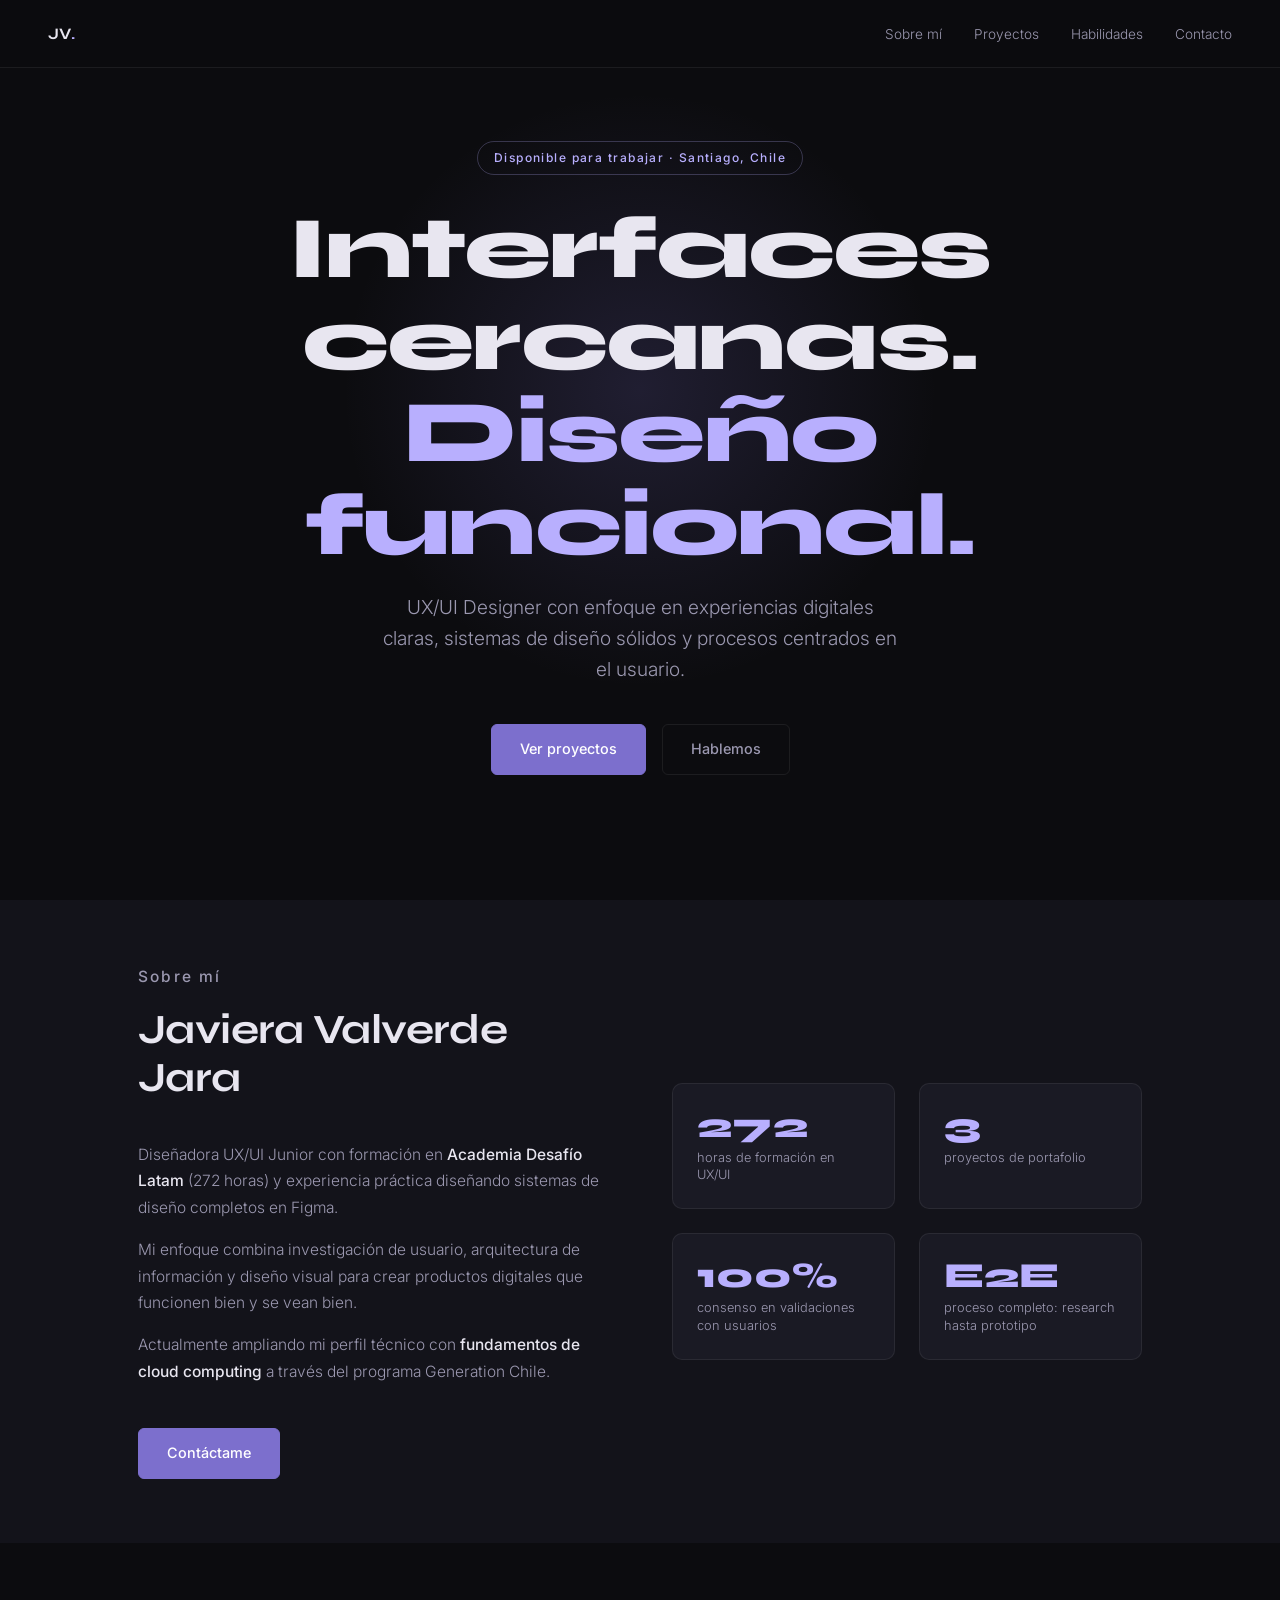
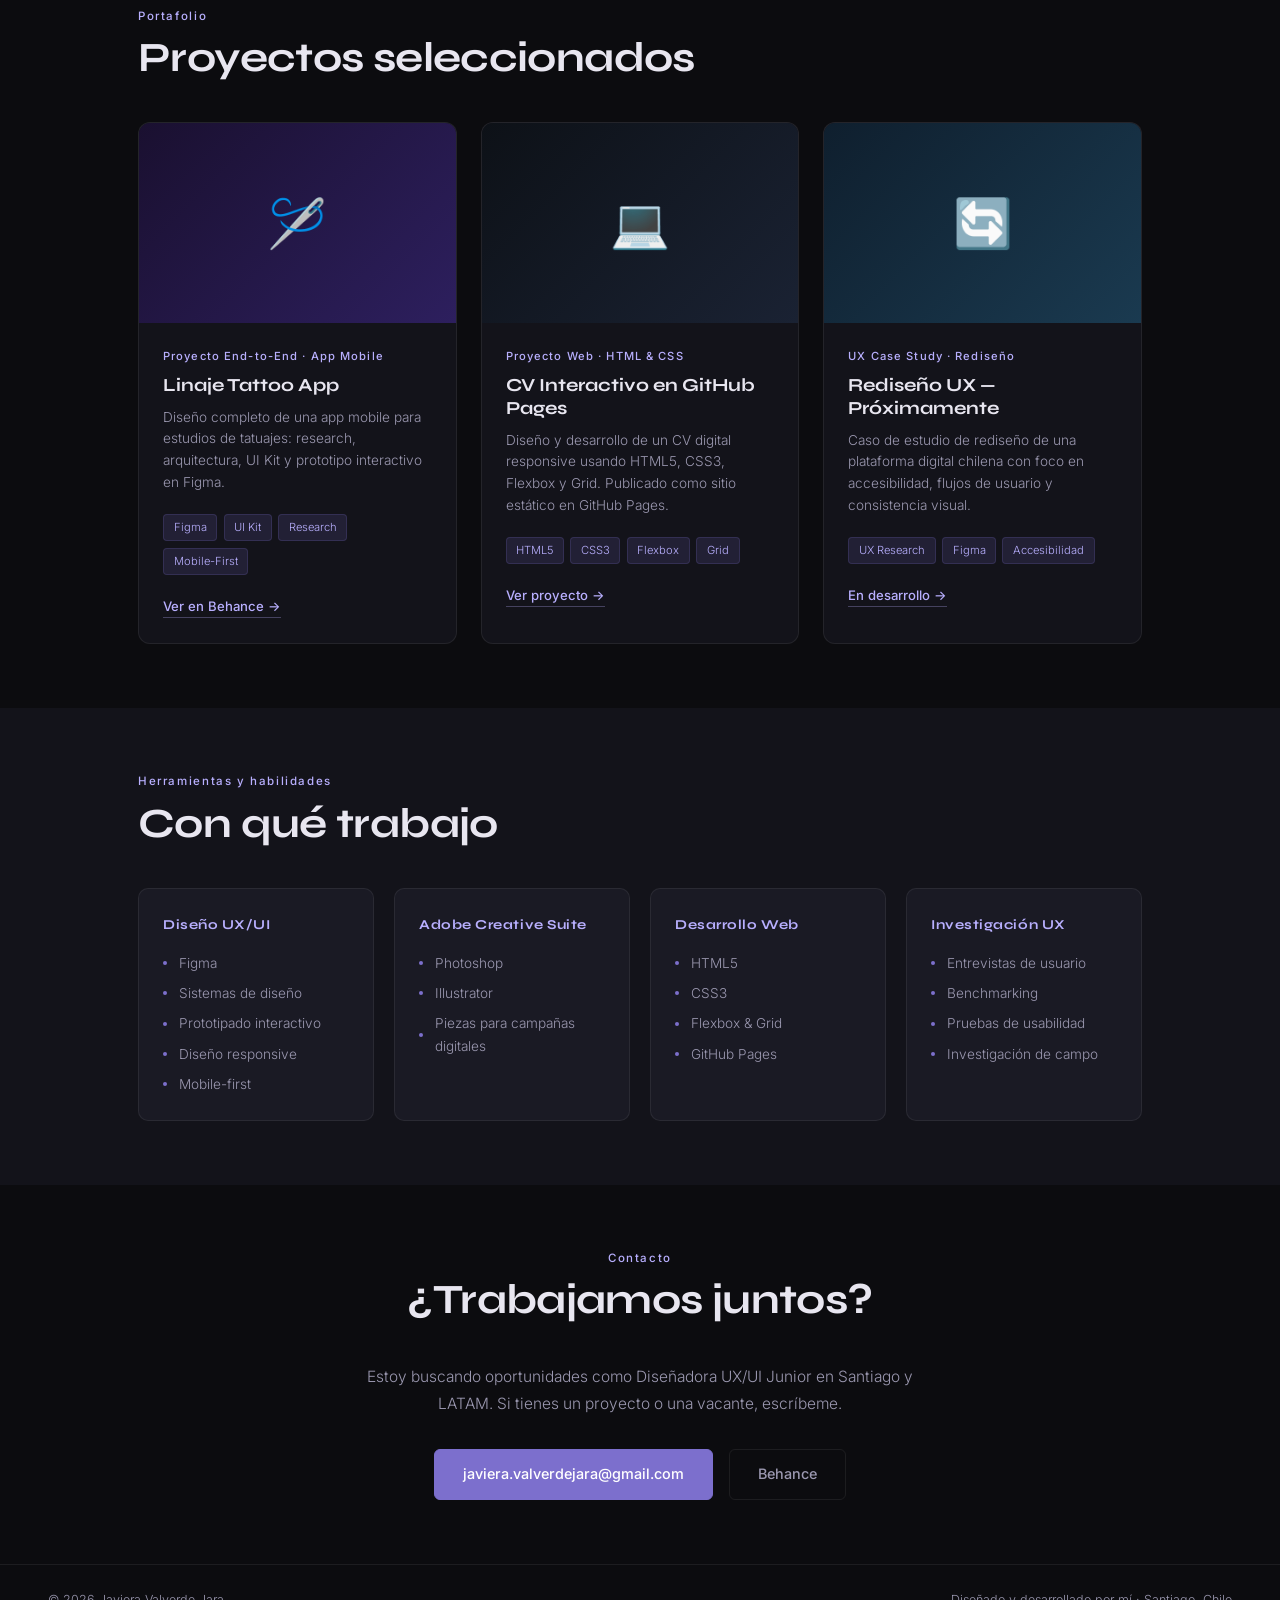
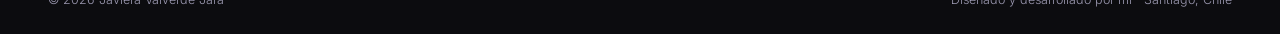
==== index.html @ f659d542 "Rename index github.html to index.html (site entry point for GitHub Pages)" ====
<!DOCTYPE html>
<html lang="es">
<head>
  <meta charset="UTF-8" />
  <meta name="viewport" content="width=device-width, initial-scale=1.0" />
  <title>Javiera Valverde — Diseñadora UX/UI</title>
  <link rel="preconnect" href="https://fonts.googleapis.com" />
  <link href="https://fonts.googleapis.com/css2?family=Syne:wght@400;600;700;800&family=Inter:wght@300;400;500&display=swap" rel="stylesheet" />
  <style>
    /* ─── TOKENS ─── */
    :root {
      --bg:        #0C0C0F;
      --bg2:       #13131A;
      --bg3:       #1A1A24;
      --ink:       #E8E6F0;
      --ink-soft:  #9B98B0;
      --accent:    #7C6FCD;
      --accent2:   #B8AFFE;
      --border:    rgba(255,255,255,0.07);
      --ff-head:   'Syne', sans-serif;
      --ff-body:   'Inter', sans-serif;
      --max:       1100px;
      --gap:       clamp(2rem, 5vw, 4rem);
    }

    /* ─── RESET ─── */
    *, *::before, *::after { box-sizing: border-box; margin: 0; padding: 0; }
    html { scroll-behavior: smooth; }
    body {
      background: var(--bg);
      color: var(--ink);
      font-family: var(--ff-body);
      font-weight: 300;
      line-height: 1.7;
      -webkit-font-smoothing: antialiased;
    }
    a { color: inherit; text-decoration: none; }
    img { display: block; max-width: 100%; }

    /* ─── NAV ─── */
    nav {
      position: fixed;
      top: 0; left: 0; right: 0;
      z-index: 100;
      display: flex;
      justify-content: space-between;
      align-items: center;
      padding: 1.25rem clamp(1.5rem, 5vw, 3rem);
      background: rgba(12,12,15,0.85);
      backdrop-filter: blur(12px);
      border-bottom: 1px solid var(--border);
    }
    .nav-logo {
      font-family: var(--ff-head);
      font-weight: 700;
      font-size: 1rem;
      letter-spacing: 0.02em;
    }
    .nav-logo span { color: var(--accent2); }
    .nav-links {
      display: flex;
      gap: 2rem;
      list-style: none;
    }
    .nav-links a {
      font-size: 0.85rem;
      color: var(--ink-soft);
      transition: color 0.2s;
    }
    .nav-links a:hover { color: var(--ink); }

    /* ─── LAYOUT ─── */
    .container {
      max-width: var(--max);
      margin: 0 auto;
      padding: 0 clamp(1.5rem, 5vw, 3rem);
    }
    section { padding: var(--gap) 0; }

    /* ─── HERO ─── */
    #hero {
      min-height: 100svh;
      display: grid;
      place-items: center;
      padding-top: 5rem;
      position: relative;
      overflow: hidden;
    }
    .hero-glow {
      position: absolute;
      width: 600px; height: 600px;
      background: radial-gradient(circle, rgba(124,111,205,0.18) 0%, transparent 70%);
      top: 50%; left: 50%;
      transform: translate(-50%, -60%);
      pointer-events: none;
    }
    .hero-inner {
      position: relative;
      text-align: center;
      max-width: 780px;
    }
    .hero-tag {
      display: inline-block;
      font-size: 0.75rem;
      font-weight: 500;
      letter-spacing: 0.12em;
      color: var(--accent2);
      border: 1px solid rgba(184,175,254,0.25);
      padding: 0.35rem 1rem;
      border-radius: 100px;
      margin-bottom: 1.75rem;
    }
    .hero-name {
      font-family: var(--ff-head);
      font-size: clamp(2.8rem, 7vw, 5.5rem);
      font-weight: 800;
      line-height: 1.05;
      letter-spacing: -0.02em;
      margin-bottom: 1.25rem;
    }
    .hero-name em {
      font-style: normal;
      color: var(--accent2);
    }
    .hero-sub {
      font-size: clamp(1rem, 2.2vw, 1.2rem);
      color: var(--ink-soft);
      max-width: 520px;
      margin: 0 auto 2.5rem;
      line-height: 1.6;
    }
    .hero-ctas {
      display: flex;
      gap: 1rem;
      justify-content: center;
      flex-wrap: wrap;
    }
    .btn {
      display: inline-block;
      padding: 0.75rem 1.75rem;
      border-radius: 6px;
      font-size: 0.9rem;
      font-weight: 500;
      font-family: var(--ff-body);
      transition: all 0.2s;
      cursor: pointer;
    }
    .btn-primary {
      background: var(--accent);
      color: #fff;
      border: 1px solid var(--accent);
    }
    .btn-primary:hover { background: var(--accent2); border-color: var(--accent2); color: #0C0C0F; }
    .btn-ghost {
      background: transparent;
      color: var(--ink-soft);
      border: 1px solid var(--border);
    }
    .btn-ghost:hover { color: var(--ink); border-color: rgba(255,255,255,0.2); }

    /* ─── SECTION HEADER ─── */
    .section-header {
      margin-bottom: 2.5rem;
    }
    .section-label {
      font-size: 0.72rem;
      font-weight: 500;
      letter-spacing: 0.14em;
      color: var(--accent2);
      margin-bottom: 0.5rem;
    }
    .section-title {
      font-family: var(--ff-head);
      font-size: clamp(1.8rem, 4vw, 2.6rem);
      font-weight: 700;
      line-height: 1.15;
      letter-spacing: -0.015em;
    }

    /* ─── SOBRE MÍ ─── */
    #sobre {
      background: var(--bg2);
    }
    .sobre-grid {
      display: grid;
      grid-template-columns: 1fr 1fr;
      gap: 4rem;
      align-items: center;
    }
    .sobre-text p {
      color: var(--ink-soft);
      margin-bottom: 1rem;
      font-size: 0.97rem;
    }
    .sobre-text p strong { color: var(--ink); font-weight: 500; }
    .sobre-stats {
      display: grid;
      grid-template-columns: 1fr 1fr;
      gap: 1.5rem;
    }
    .stat-card {
      background: var(--bg3);
      border: 1px solid var(--border);
      border-radius: 10px;
      padding: 1.5rem;
    }
    .stat-num {
      font-family: var(--ff-head);
      font-size: 2.2rem;
      font-weight: 800;
      color: var(--accent2);
      line-height: 1;
      margin-bottom: 0.35rem;
    }
    .stat-desc {
      font-size: 0.8rem;
      color: var(--ink-soft);
      line-height: 1.4;
    }

    /* ─── PROYECTOS ─── */
    #proyectos { background: var(--bg); }
    .proyectos-grid {
      display: grid;
      grid-template-columns: repeat(auto-fit, minmax(300px, 1fr));
      gap: 1.5rem;
    }
    .proyecto-card {
      background: var(--bg2);
      border: 1px solid var(--border);
      border-radius: 12px;
      overflow: hidden;
      transition: border-color 0.25s, transform 0.25s;
    }
    .proyecto-card:hover {
      border-color: rgba(124,111,205,0.4);
      transform: translateY(-4px);
    }
    .card-thumb {
      height: 200px;
      display: flex;
      align-items: center;
      justify-content: center;
      font-size: 3rem;
    }
    .thumb-linaje  { background: linear-gradient(135deg, #1a1030 0%, #2d1f5e 100%); }
    .thumb-github  { background: linear-gradient(135deg, #0d1117 0%, #1a2233 100%); }
    .thumb-rediseno{ background: linear-gradient(135deg, #0f1f2e 0%, #1a3a50 100%); }
    .card-body { padding: 1.5rem; }
    .card-tipo {
      font-size: 0.7rem;
      font-weight: 500;
      letter-spacing: 0.1em;
      color: var(--accent2);
      margin-bottom: 0.5rem;
    }
    .card-title {
      font-family: var(--ff-head);
      font-size: 1.15rem;
      font-weight: 700;
      margin-bottom: 0.6rem;
      line-height: 1.25;
    }
    .card-desc {
      font-size: 0.85rem;
      color: var(--ink-soft);
      margin-bottom: 1.25rem;
      line-height: 1.6;
    }
    .card-tags {
      display: flex;
      flex-wrap: wrap;
      gap: 0.4rem;
    }
    .tag {
      font-size: 0.7rem;
      padding: 0.2rem 0.6rem;
      border-radius: 4px;
      background: rgba(124,111,205,0.15);
      color: var(--accent2);
      border: 1px solid rgba(124,111,205,0.2);
    }
    .card-link {
      display: inline-block;
      margin-top: 1.25rem;
      font-size: 0.82rem;
      font-weight: 500;
      color: var(--accent2);
      border-bottom: 1px solid rgba(184,175,254,0.3);
      transition: border-color 0.2s;
    }
    .card-link:hover { border-color: var(--accent2); }

    /* ─── HABILIDADES ─── */
    #habilidades { background: var(--bg2); }
    .skills-grid {
      display: grid;
      grid-template-columns: repeat(auto-fit, minmax(220px, 1fr));
      gap: 1.25rem;
    }
    .skill-group {
      background: var(--bg3);
      border: 1px solid var(--border);
      border-radius: 10px;
      padding: 1.5rem;
    }
    .skill-group-title {
      font-family: var(--ff-head);
      font-size: 0.85rem;
      font-weight: 700;
      color: var(--accent2);
      margin-bottom: 1rem;
      letter-spacing: 0.04em;
    }
    .skill-list {
      list-style: none;
      display: flex;
      flex-direction: column;
      gap: 0.45rem;
    }
    .skill-list li {
      font-size: 0.85rem;
      color: var(--ink-soft);
      padding-left: 1rem;
      position: relative;
    }
    .skill-list li::before {
      content: '';
      position: absolute;
      left: 0; top: 50%;
      transform: translateY(-50%);
      width: 4px; height: 4px;
      border-radius: 50%;
      background: var(--accent);
    }

    /* ─── CONTACTO ─── */
    #contacto { background: var(--bg); }
    .contacto-inner {
      max-width: 600px;
      margin: 0 auto;
      text-align: center;
    }
    .contacto-inner .section-title { margin-bottom: 1rem; }
    .contacto-desc {
      color: var(--ink-soft);
      margin-bottom: 2rem;
      font-size: 0.97rem;
    }
    .contacto-links {
      display: flex;
      justify-content: center;
      gap: 1rem;
      flex-wrap: wrap;
    }

    /* ─── FOOTER ─── */
    footer {
      border-top: 1px solid var(--border);
      padding: 1.5rem clamp(1.5rem, 5vw, 3rem);
      display: flex;
      justify-content: space-between;
      align-items: center;
      font-size: 0.78rem;
      color: var(--ink-soft);
    }

    /* ─── RESPONSIVE ─── */
    @media (max-width: 700px) {
      .sobre-grid { grid-template-columns: 1fr; gap: 2.5rem; }
      .nav-links { display: none; }
      footer { flex-direction: column; gap: 0.5rem; text-align: center; }
    }

    @media (prefers-reduced-motion: reduce) {
      * { transition: none !important; }
    }
  </style>
</head>
<body>

  <!-- NAV -->
  <nav>
    <div class="nav-logo">JV<span>.</span></div>
    <ul class="nav-links">
      <li><a href="#sobre">Sobre mí</a></li>
      <li><a href="#proyectos">Proyectos</a></li>
      <li><a href="#habilidades">Habilidades</a></li>
      <li><a href="#contacto">Contacto</a></li>
    </ul>
  </nav>

  <!-- HERO -->
  <section id="hero">
    <div class="hero-glow"></div>
    <div class="hero-inner">
      <span class="hero-tag">Disponible para trabajar · Santiago, Chile</span>
      <h1 class="hero-name">
        Interfaces cercanas.<br><em>Diseño funcional.</em>
      </h1>
      <p class="hero-sub">
        UX/UI Designer con enfoque en experiencias digitales claras, sistemas de diseño sólidos y procesos centrados en el usuario.
      </p>
      <div class="hero-ctas">
        <a href="#proyectos" class="btn btn-primary">Ver proyectos</a>
        <a href="#contacto" class="btn btn-ghost">Hablemos</a>
      </div>
    </div>
  </section>

  <!-- SOBRE MÍ -->
  <section id="sobre">
    <div class="container">
      <div class="sobre-grid">
        <div class="sobre-text">
          <div class="section-header">
            <p class="section-label">Sobre mí</p>
            <h2 class="section-title">Javiera Valverde Jara</h2>
          </div>
          <p>Diseñadora UX/UI Junior con formación en <strong>Academia Desafío Latam</strong> (272 horas) y experiencia práctica diseñando sistemas de diseño completos en Figma.</p>
          <p>Mi enfoque combina investigación de usuario, arquitectura de información y diseño visual para crear productos digitales que funcionen bien y se vean bien.</p>
          <p>Actualmente ampliando mi perfil técnico con <strong>fundamentos de cloud computing</strong> a través del programa Generation Chile.</p>
          <br>
          <a href="mailto:javiera.valverdejara@gmail.com" class="btn btn-primary">Contáctame</a>
        </div>
        <div class="sobre-stats">
          <div class="stat-card">
            <div class="stat-num">272</div>
            <div class="stat-desc">horas de formación en UX/UI</div>
          </div>
          <div class="stat-card">
            <div class="stat-num">3</div>
            <div class="stat-desc">proyectos de portafolio</div>
          </div>
          <div class="stat-card">
            <div class="stat-num">100%</div>
            <div class="stat-desc">consenso en validaciones con usuarios</div>
          </div>
          <div class="stat-card">
            <div class="stat-num">E2E</div>
            <div class="stat-desc">proceso completo: research hasta prototipo</div>
          </div>
        </div>
      </div>
    </div>
  </section>

  <!-- PROYECTOS -->
  <section id="proyectos">
    <div class="container">
      <div class="section-header">
        <p class="section-label">Portafolio</p>
        <h2 class="section-title">Proyectos seleccionados</h2>
      </div>
      <div class="proyectos-grid">

        <div class="proyecto-card">
          <div class="card-thumb thumb-linaje">🪡</div>
          <div class="card-body">
            <p class="card-tipo">Proyecto End-to-End · App Mobile</p>
            <h3 class="card-title">Linaje Tattoo App</h3>
            <p class="card-desc">Diseño completo de una app mobile para estudios de tatuajes: research, arquitectura, UI Kit y prototipo interactivo en Figma.</p>
            <div class="card-tags">
              <span class="tag">Figma</span>
              <span class="tag">UI Kit</span>
              <span class="tag">Research</span>
              <span class="tag">Mobile-First</span>
            </div>
            <a href="https://behance.net/javieravalverde1" target="_blank" class="card-link">Ver en Behance →</a>
          </div>
        </div>

        <div class="proyecto-card">
          <div class="card-thumb thumb-github">💻</div>
          <div class="card-body">
            <p class="card-tipo">Proyecto Web · HTML & CSS</p>
            <h3 class="card-title">CV Interactivo en GitHub Pages</h3>
            <p class="card-desc">Diseño y desarrollo de un CV digital responsive usando HTML5, CSS3, Flexbox y Grid. Publicado como sitio estático en GitHub Pages.</p>
            <div class="card-tags">
              <span class="tag">HTML5</span>
              <span class="tag">CSS3</span>
              <span class="tag">Flexbox</span>
              <span class="tag">Grid</span>
            </div>
            <a href="#" class="card-link">Ver proyecto →</a>
          </div>
        </div>

        <div class="proyecto-card">
          <div class="card-thumb thumb-rediseno">🔄</div>
          <div class="card-body">
            <p class="card-tipo">UX Case Study · Rediseño</p>
            <h3 class="card-title">Rediseño UX — Próximamente</h3>
            <p class="card-desc">Caso de estudio de rediseño de una plataforma digital chilena con foco en accesibilidad, flujos de usuario y consistencia visual.</p>
            <div class="card-tags">
              <span class="tag">UX Research</span>
              <span class="tag">Figma</span>
              <span class="tag">Accesibilidad</span>
            </div>
            <a href="#contacto" class="card-link">En desarrollo →</a>
          </div>
        </div>

      </div>
    </div>
  </section>

  <!-- HABILIDADES -->
  <section id="habilidades">
    <div class="container">
      <div class="section-header">
        <p class="section-label">Herramientas y habilidades</p>
        <h2 class="section-title">Con qué trabajo</h2>
      </div>
      <div class="skills-grid">
        <div class="skill-group">
          <p class="skill-group-title">Diseño UX/UI</p>
          <ul class="skill-list">
            <li>Figma</li>
            <li>Sistemas de diseño</li>
            <li>Prototipado interactivo</li>
            <li>Diseño responsive</li>
            <li>Mobile-first</li>
          </ul>
        </div>
        <div class="skill-group">
          <p class="skill-group-title">Adobe Creative Suite</p>
          <ul class="skill-list">
            <li>Photoshop</li>
            <li>Illustrator</li>
            <li>Piezas para campañas digitales</li>
          </ul>
        </div>
        <div class="skill-group">
          <p class="skill-group-title">Desarrollo Web</p>
          <ul class="skill-list">
            <li>HTML5</li>
            <li>CSS3</li>
            <li>Flexbox & Grid</li>
            <li>GitHub Pages</li>
          </ul>
        </div>
        <div class="skill-group">
          <p class="skill-group-title">Investigación UX</p>
          <ul class="skill-list">
            <li>Entrevistas de usuario</li>
            <li>Benchmarking</li>
            <li>Pruebas de usabilidad</li>
            <li>Investigación de campo</li>
          </ul>
        </div>
      </div>
    </div>
  </section>

  <!-- CONTACTO -->
  <section id="contacto">
    <div class="container">
      <div class="contacto-inner">
        <div class="section-header">
          <p class="section-label">Contacto</p>
          <h2 class="section-title">¿Trabajamos juntos?</h2>
        </div>
        <p class="contacto-desc">
          Estoy buscando oportunidades como Diseñadora UX/UI Junior en Santiago y LATAM. Si tienes un proyecto o una vacante, escríbeme.
        </p>
        <div class="contacto-links">
          <a href="mailto:javiera.valverdejara@gmail.com" class="btn btn-primary">javiera.valverdejara@gmail.com</a>
          <a href="https://behance.net/javieravalverde1" target="_blank" class="btn btn-ghost">Behance</a>
        </div>
      </div>
    </div>
  </section>

  <!-- FOOTER -->
  <footer>
    <span>© 2026 Javiera Valverde Jara</span>
    <span>Diseñado y desarrollado por mí · Santiago, Chile</span>
  </footer>

</body>
</html>
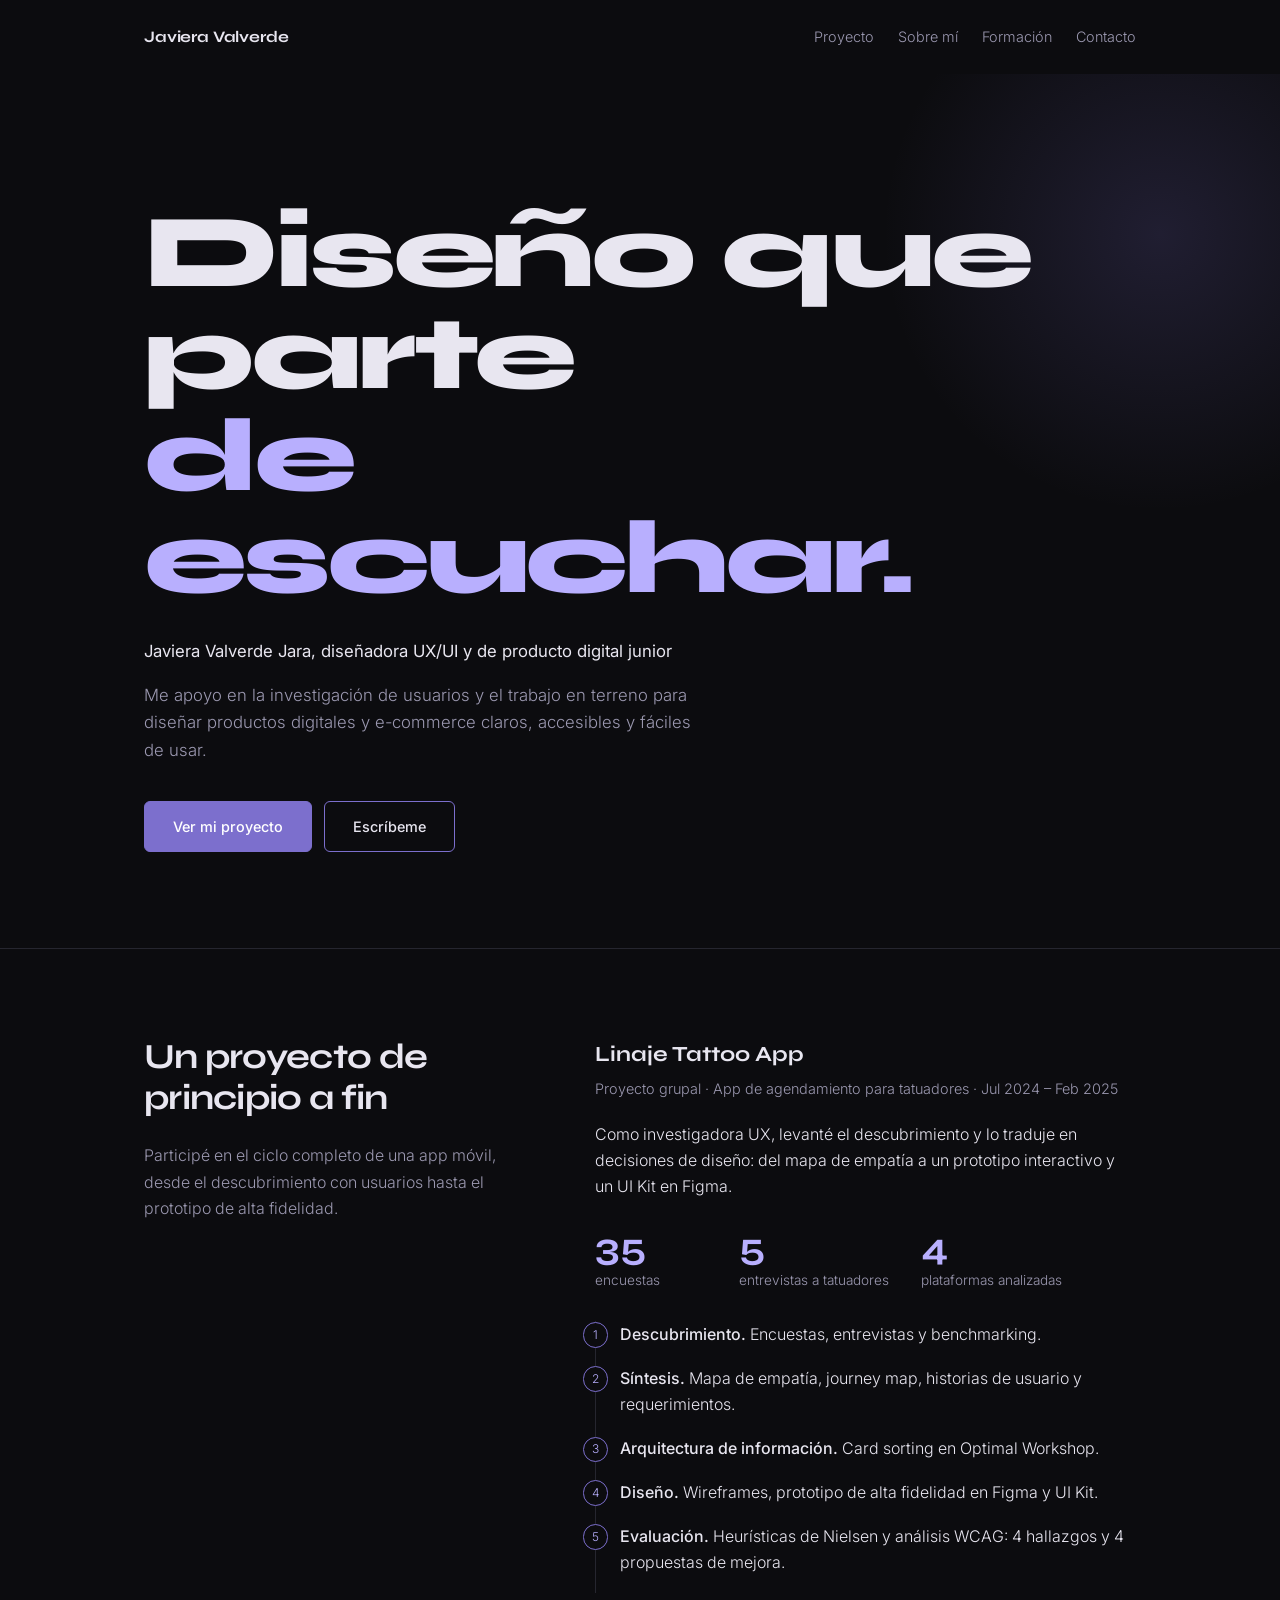
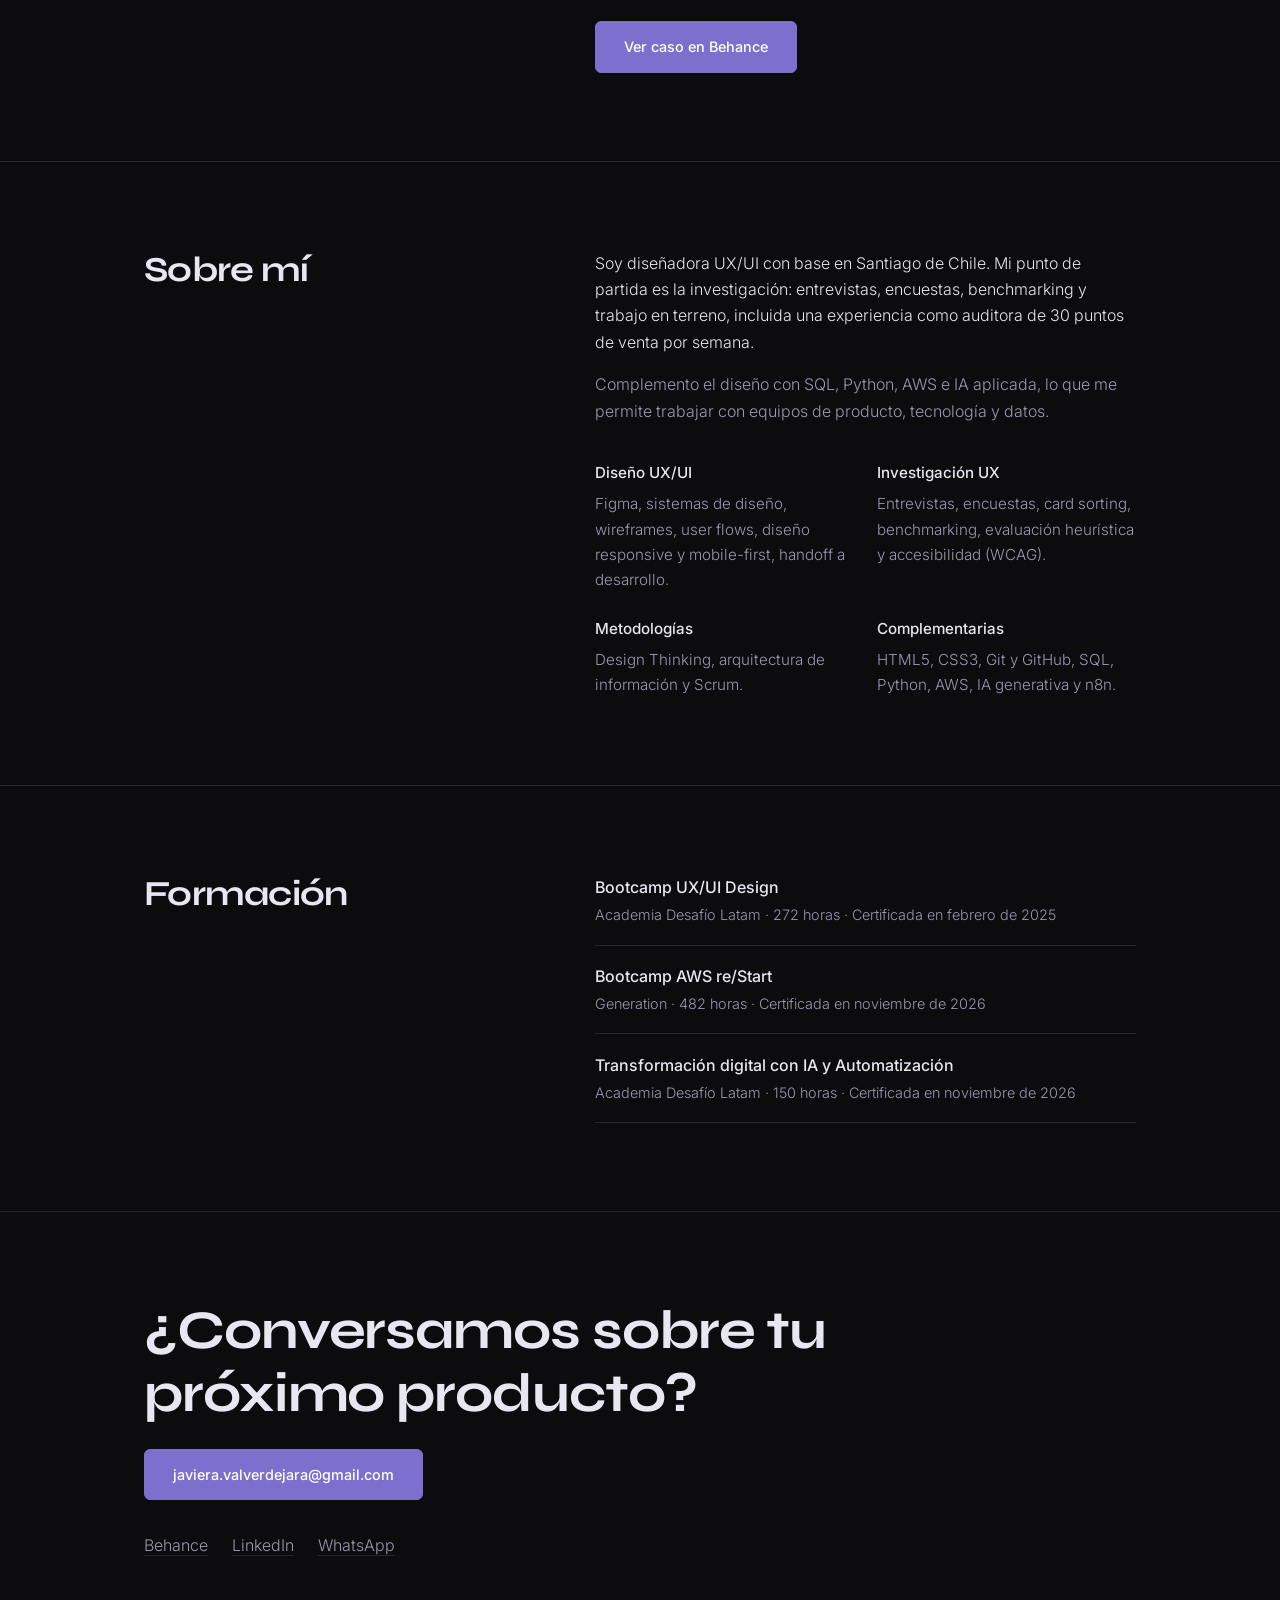
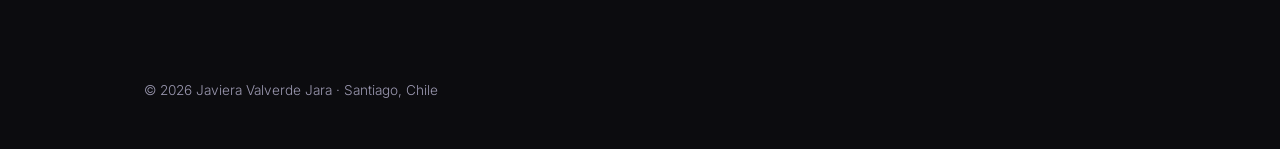
==== commit f8a3863c: "Actualización de Portafolio web Actualización de whatsapp y formación educativa." ====
--- a/index.html
+++ b/index.html
@@ -3,27 +3,23 @@
 <head>
   <meta charset="UTF-8" />
   <meta name="viewport" content="width=device-width, initial-scale=1.0" />
-  <title>Javiera Valverde — Diseñadora UX/UI</title>
+  <title>Javiera Valverde Jara — Diseñadora UX/UI y de Producto Digital</title>
+  <meta name="description" content="Diseñadora UX/UI junior con base en investigación de usuarios. Portafolio de producto digital, e-commerce y diseño centrado en las personas." />
   <link rel="preconnect" href="https://fonts.googleapis.com" />
-  <link href="https://fonts.googleapis.com/css2?family=Syne:wght@400;600;700;800&family=Inter:wght@300;400;500&display=swap" rel="stylesheet" />
+  <link rel="preconnect" href="https://fonts.gstatic.com" crossorigin />
+  <link href="https://fonts.googleapis.com/css2?family=Syne:wght@700;800&family=Inter:wght@300;400;500&display=swap" rel="stylesheet" />
   <style>
-    /* ─── TOKENS ─── */
     :root {
-      --bg:        #0C0C0F;
-      --bg2:       #13131A;
-      --bg3:       #1A1A24;
-      --ink:       #E8E6F0;
-      --ink-soft:  #9B98B0;
-      --accent:    #7C6FCD;
-      --accent2:   #B8AFFE;
-      --border:    rgba(255,255,255,0.07);
-      --ff-head:   'Syne', sans-serif;
-      --ff-body:   'Inter', sans-serif;
-      --max:       1100px;
-      --gap:       clamp(2rem, 5vw, 4rem);
-    }
-
-    /* ─── RESET ─── */
+      --bg: #0C0C0F;
+      --surface: #14141A;
+      --line: #26262F;
+      --ink: #E8E6F0;
+      --ink-soft: #9B98B0;
+      --accent: #7C6FCD;
+      --accent2: #B8AFFE;
+      --ff-head: 'Syne', system-ui, sans-serif;
+      --ff-body: 'Inter', system-ui, sans-serif;
+    }
     *, *::before, *::after { box-sizing: border-box; margin: 0; padding: 0; }
     html { scroll-behavior: smooth; }
     body {
@@ -31,552 +27,204 @@
       color: var(--ink);
       font-family: var(--ff-body);
       font-weight: 300;
-      line-height: 1.7;
+      line-height: 1.65;
       -webkit-font-smoothing: antialiased;
     }
-    a { color: inherit; text-decoration: none; }
-    img { display: block; max-width: 100%; }
-
-    /* ─── NAV ─── */
-    nav {
-      position: fixed;
-      top: 0; left: 0; right: 0;
-      z-index: 100;
-      display: flex;
-      justify-content: space-between;
-      align-items: center;
-      padding: 1.25rem clamp(1.5rem, 5vw, 3rem);
-      background: rgba(12,12,15,0.85);
-      backdrop-filter: blur(12px);
-      border-bottom: 1px solid var(--border);
-    }
-    .nav-logo {
+    a { color: inherit; }
+    a:focus-visible, .btn:focus-visible { outline: 2px solid var(--accent2); outline-offset: 3px; border-radius: 4px; }
+    .wrap { max-width: 1040px; margin: 0 auto; padding: 0 1.5rem; }
+
+    /* Header */
+    header { padding: 1.5rem 0; }
+    header .wrap { display: flex; justify-content: space-between; align-items: center; gap: 1rem; }
+    .brand { font-family: var(--ff-head); font-weight: 700; text-decoration: none; letter-spacing: -0.01em; }
+    nav { display: flex; gap: 1.5rem; font-size: 0.9rem; color: var(--ink-soft); }
+    nav a { text-decoration: none; transition: color 0.2s; }
+    nav a:hover { color: var(--ink); }
+    @media (max-width: 560px) { nav a:not(:last-child) { display: none; } }
+
+    /* Hero */
+    .hero { position: relative; padding: clamp(4rem, 12vw, 8rem) 0 clamp(3rem, 8vw, 6rem); overflow: hidden; }
+    .glow {
+      position: absolute; width: 560px; height: 560px; right: -160px; top: -120px;
+      background: radial-gradient(circle, rgba(124,111,205,0.18) 0%, transparent 70%);
+      pointer-events: none;
+    }
+    .hero h1 {
+      position: relative;
       font-family: var(--ff-head);
-      font-weight: 700;
-      font-size: 1rem;
-      letter-spacing: 0.02em;
-    }
-    .nav-logo span { color: var(--accent2); }
-    .nav-links {
-      display: flex;
-      gap: 2rem;
-      list-style: none;
-    }
-    .nav-links a {
-      font-size: 0.85rem;
-      color: var(--ink-soft);
-      transition: color 0.2s;
-    }
-    .nav-links a:hover { color: var(--ink); }
-
-    /* ─── LAYOUT ─── */
-    .container {
-      max-width: var(--max);
-      margin: 0 auto;
-      padding: 0 clamp(1.5rem, 5vw, 3rem);
-    }
-    section { padding: var(--gap) 0; }
-
-    /* ─── HERO ─── */
-    #hero {
-      min-height: 100svh;
-      display: grid;
-      place-items: center;
-      padding-top: 5rem;
-      position: relative;
-      overflow: hidden;
-    }
-    .hero-glow {
-      position: absolute;
-      width: 600px; height: 600px;
-      background: radial-gradient(circle, rgba(124,111,205,0.18) 0%, transparent 70%);
-      top: 50%; left: 50%;
-      transform: translate(-50%, -60%);
-      pointer-events: none;
-    }
-    .hero-inner {
-      position: relative;
-      text-align: center;
-      max-width: 780px;
-    }
-    .hero-tag {
-      display: inline-block;
-      font-size: 0.75rem;
-      font-weight: 500;
-      letter-spacing: 0.12em;
-      color: var(--accent2);
-      border: 1px solid rgba(184,175,254,0.25);
-      padding: 0.35rem 1rem;
-      border-radius: 100px;
+      font-weight: 800;
+      font-size: clamp(2.8rem, 9vw, 6.5rem);
+      line-height: 0.98;
+      letter-spacing: -0.04em;
       margin-bottom: 1.75rem;
     }
-    .hero-name {
-      font-family: var(--ff-head);
-      font-size: clamp(2.8rem, 7vw, 5.5rem);
-      font-weight: 800;
-      line-height: 1.05;
-      letter-spacing: -0.02em;
-      margin-bottom: 1.25rem;
-    }
-    .hero-name em {
-      font-style: normal;
-      color: var(--accent2);
-    }
-    .hero-sub {
-      font-size: clamp(1rem, 2.2vw, 1.2rem);
-      color: var(--ink-soft);
-      max-width: 520px;
-      margin: 0 auto 2.5rem;
-      line-height: 1.6;
-    }
-    .hero-ctas {
-      display: flex;
-      gap: 1rem;
-      justify-content: center;
-      flex-wrap: wrap;
-    }
+    .hero h1 span { display: block; }
+    .hero h1 .l2 { color: var(--accent2); }
+    .role { font-size: 1.05rem; color: var(--ink); margin-bottom: 0.75rem; font-weight: 400; }
+    .lead { max-width: 56ch; color: var(--ink-soft); font-size: 1.05rem; margin-bottom: 2.25rem; }
+    .actions { display: flex; flex-wrap: wrap; gap: 0.75rem; }
     .btn {
-      display: inline-block;
-      padding: 0.75rem 1.75rem;
-      border-radius: 6px;
-      font-size: 0.9rem;
-      font-weight: 500;
-      font-family: var(--ff-body);
-      transition: all 0.2s;
-      cursor: pointer;
-    }
-    .btn-primary {
-      background: var(--accent);
-      color: #fff;
-      border: 1px solid var(--accent);
-    }
-    .btn-primary:hover { background: var(--accent2); border-color: var(--accent2); color: #0C0C0F; }
-    .btn-ghost {
-      background: transparent;
-      color: var(--ink-soft);
-      border: 1px solid var(--border);
-    }
-    .btn-ghost:hover { color: var(--ink); border-color: rgba(255,255,255,0.2); }
-
-    /* ─── SECTION HEADER ─── */
-    .section-header {
-      margin-bottom: 2.5rem;
-    }
-    .section-label {
-      font-size: 0.72rem;
-      font-weight: 500;
-      letter-spacing: 0.14em;
-      color: var(--accent2);
-      margin-bottom: 0.5rem;
-    }
-    .section-title {
-      font-family: var(--ff-head);
-      font-size: clamp(1.8rem, 4vw, 2.6rem);
-      font-weight: 700;
-      line-height: 1.15;
-      letter-spacing: -0.015em;
-    }
-
-    /* ─── SOBRE MÍ ─── */
-    #sobre {
-      background: var(--bg2);
-    }
-    .sobre-grid {
-      display: grid;
-      grid-template-columns: 1fr 1fr;
-      gap: 4rem;
-      align-items: center;
-    }
-    .sobre-text p {
-      color: var(--ink-soft);
-      margin-bottom: 1rem;
-      font-size: 0.97rem;
-    }
-    .sobre-text p strong { color: var(--ink); font-weight: 500; }
-    .sobre-stats {
-      display: grid;
-      grid-template-columns: 1fr 1fr;
-      gap: 1.5rem;
-    }
-    .stat-card {
-      background: var(--bg3);
-      border: 1px solid var(--border);
-      border-radius: 10px;
-      padding: 1.5rem;
-    }
-    .stat-num {
-      font-family: var(--ff-head);
-      font-size: 2.2rem;
-      font-weight: 800;
-      color: var(--accent2);
-      line-height: 1;
-      margin-bottom: 0.35rem;
-    }
-    .stat-desc {
-      font-size: 0.8rem;
-      color: var(--ink-soft);
-      line-height: 1.4;
-    }
-
-    /* ─── PROYECTOS ─── */
-    #proyectos { background: var(--bg); }
-    .proyectos-grid {
-      display: grid;
-      grid-template-columns: repeat(auto-fit, minmax(300px, 1fr));
-      gap: 1.5rem;
-    }
-    .proyecto-card {
-      background: var(--bg2);
-      border: 1px solid var(--border);
-      border-radius: 12px;
-      overflow: hidden;
-      transition: border-color 0.25s, transform 0.25s;
-    }
-    .proyecto-card:hover {
-      border-color: rgba(124,111,205,0.4);
-      transform: translateY(-4px);
-    }
-    .card-thumb {
-      height: 200px;
-      display: flex;
-      align-items: center;
-      justify-content: center;
-      font-size: 3rem;
-    }
-    .thumb-linaje  { background: linear-gradient(135deg, #1a1030 0%, #2d1f5e 100%); }
-    .thumb-github  { background: linear-gradient(135deg, #0d1117 0%, #1a2233 100%); }
-    .thumb-rediseno{ background: linear-gradient(135deg, #0f1f2e 0%, #1a3a50 100%); }
-    .card-body { padding: 1.5rem; }
-    .card-tipo {
-      font-size: 0.7rem;
-      font-weight: 500;
-      letter-spacing: 0.1em;
-      color: var(--accent2);
-      margin-bottom: 0.5rem;
-    }
-    .card-title {
-      font-family: var(--ff-head);
-      font-size: 1.15rem;
-      font-weight: 700;
-      margin-bottom: 0.6rem;
-      line-height: 1.25;
-    }
-    .card-desc {
-      font-size: 0.85rem;
-      color: var(--ink-soft);
-      margin-bottom: 1.25rem;
-      line-height: 1.6;
-    }
-    .card-tags {
-      display: flex;
-      flex-wrap: wrap;
-      gap: 0.4rem;
-    }
-    .tag {
-      font-size: 0.7rem;
-      padding: 0.2rem 0.6rem;
-      border-radius: 4px;
-      background: rgba(124,111,205,0.15);
-      color: var(--accent2);
-      border: 1px solid rgba(124,111,205,0.2);
-    }
-    .card-link {
-      display: inline-block;
-      margin-top: 1.25rem;
-      font-size: 0.82rem;
-      font-weight: 500;
-      color: var(--accent2);
-      border-bottom: 1px solid rgba(184,175,254,0.3);
-      transition: border-color 0.2s;
-    }
-    .card-link:hover { border-color: var(--accent2); }
-
-    /* ─── HABILIDADES ─── */
-    #habilidades { background: var(--bg2); }
-    .skills-grid {
-      display: grid;
-      grid-template-columns: repeat(auto-fit, minmax(220px, 1fr));
-      gap: 1.25rem;
-    }
-    .skill-group {
-      background: var(--bg3);
-      border: 1px solid var(--border);
-      border-radius: 10px;
-      padding: 1.5rem;
-    }
-    .skill-group-title {
-      font-family: var(--ff-head);
-      font-size: 0.85rem;
-      font-weight: 700;
-      color: var(--accent2);
-      margin-bottom: 1rem;
-      letter-spacing: 0.04em;
-    }
-    .skill-list {
-      list-style: none;
-      display: flex;
-      flex-direction: column;
-      gap: 0.45rem;
-    }
-    .skill-list li {
-      font-size: 0.85rem;
-      color: var(--ink-soft);
-      padding-left: 1rem;
-      position: relative;
-    }
-    .skill-list li::before {
-      content: '';
-      position: absolute;
-      left: 0; top: 50%;
-      transform: translateY(-50%);
-      width: 4px; height: 4px;
-      border-radius: 50%;
-      background: var(--accent);
-    }
-
-    /* ─── CONTACTO ─── */
-    #contacto { background: var(--bg); }
-    .contacto-inner {
-      max-width: 600px;
-      margin: 0 auto;
-      text-align: center;
-    }
-    .contacto-inner .section-title { margin-bottom: 1rem; }
-    .contacto-desc {
-      color: var(--ink-soft);
-      margin-bottom: 2rem;
-      font-size: 0.97rem;
-    }
-    .contacto-links {
-      display: flex;
-      justify-content: center;
-      gap: 1rem;
-      flex-wrap: wrap;
-    }
-
-    /* ─── FOOTER ─── */
-    footer {
-      border-top: 1px solid var(--border);
-      padding: 1.5rem clamp(1.5rem, 5vw, 3rem);
-      display: flex;
-      justify-content: space-between;
-      align-items: center;
-      font-size: 0.78rem;
-      color: var(--ink-soft);
-    }
-
-    /* ─── RESPONSIVE ─── */
-    @media (max-width: 700px) {
-      .sobre-grid { grid-template-columns: 1fr; gap: 2.5rem; }
-      .nav-links { display: none; }
-      footer { flex-direction: column; gap: 0.5rem; text-align: center; }
-    }
-
-    @media (prefers-reduced-motion: reduce) {
-      * { transition: none !important; }
-    }
+      display: inline-block; padding: 0.8rem 1.75rem; border-radius: 6px;
+      font-size: 0.9rem; font-weight: 500; text-decoration: none;
+      border: 1px solid var(--accent); transition: background 0.2s, color 0.2s, border-color 0.2s;
+    }
+    .btn.primary { background: var(--accent); color: #fff; }
+    .btn.primary:hover { background: var(--accent2); color: #0C0C0F; border-color: var(--accent2); }
+    .btn.ghost { color: var(--ink); }
+    .btn.ghost:hover { border-color: var(--accent2); color: var(--accent2); }
+
+    /* Entrada del hero: la única animación de carga */
+    @media (prefers-reduced-motion: no-preference) {
+      .hero h1 span { animation: rise 0.9s cubic-bezier(.2,.7,.2,1) both; }
+      .hero h1 .l2 { animation-delay: 0.12s; }
+      @keyframes rise { from { opacity: 0; transform: translateY(28px); } to { opacity: 1; transform: none; } }
+    }
+
+    /* Secciones */
+    section { padding: clamp(3rem, 8vw, 5.5rem) 0; border-top: 1px solid var(--line); }
+    h2 { font-family: var(--ff-head); font-size: clamp(1.6rem, 4vw, 2.2rem); letter-spacing: -0.02em; line-height: 1.15; margin-bottom: 1.5rem; }
+    .cols { display: grid; grid-template-columns: 1fr; gap: 2.5rem; }
+    @media (min-width: 820px) { .cols { grid-template-columns: 5fr 7fr; gap: 4rem; } }
+    p + p { margin-top: 1rem; }
+    .muted { color: var(--ink-soft); }
+
+    /* Proyecto */
+    .project h3 { font-family: var(--ff-head); font-size: 1.35rem; margin-bottom: 0.25rem; }
+    .meta { color: var(--ink-soft); font-size: 0.9rem; margin-bottom: 1.25rem; }
+    .figures { display: flex; flex-wrap: wrap; gap: 2rem; margin: 1.75rem 0; }
+    .figures div { min-width: 7rem; }
+    .figures strong { display: block; font-family: var(--ff-head); font-size: 2.4rem; line-height: 1; color: var(--accent2); }
+    .figures span { font-size: 0.85rem; color: var(--ink-soft); }
+    .steps { list-style: none; counter-reset: s; border-left: 1px solid var(--line); padding-left: 1.5rem; margin: 1.75rem 0; }
+    .steps li { counter-increment: s; position: relative; padding-bottom: 1.1rem; }
+    .steps li::before {
+      content: counter(s); position: absolute; left: calc(-1.5rem - 0.8rem); top: 0.1rem;
+      width: 1.6rem; height: 1.6rem; border-radius: 50%; background: var(--bg);
+      border: 1px solid var(--accent); color: var(--accent2); font-size: 0.75rem;
+      display: grid; place-items: center;
+    }
+    .steps b { font-weight: 500; }
+
+    /* Habilidades */
+    .skills { display: grid; gap: 1.5rem; }
+    @media (min-width: 700px) { .skills { grid-template-columns: 1fr 1fr; } }
+    .skills h3 { font-size: 0.95rem; font-weight: 500; margin-bottom: 0.4rem; }
+    .skills p { color: var(--ink-soft); font-size: 0.95rem; }
+
+    /* Formación */
+    .edu { list-style: none; }
+    .edu li { padding: 1.1rem 0; border-bottom: 1px solid var(--line); display: grid; gap: 0.15rem; }
+    .edu li:first-child { padding-top: 0; }
+    .edu b { font-weight: 500; }
+    .edu span { color: var(--ink-soft); font-size: 0.9rem; }
+
+    /* Contacto */
+    .contact h2 { font-size: clamp(2rem, 6vw, 3.4rem); max-width: 18ch; }
+    .links { display: flex; flex-wrap: wrap; gap: 1.5rem; margin-top: 2rem; }
+    .links a { color: var(--ink-soft); text-decoration: underline; text-underline-offset: 4px; text-decoration-color: var(--line); transition: color 0.2s, text-decoration-color 0.2s; }
+    .links a:hover { color: var(--accent2); text-decoration-color: var(--accent2); }
+    footer { padding: 2rem 0 3rem; color: var(--ink-soft); font-size: 0.85rem; }
   </style>
 </head>
 <body>
-
-  <!-- NAV -->
-  <nav>
-    <div class="nav-logo">JV<span>.</span></div>
-    <ul class="nav-links">
-      <li><a href="#sobre">Sobre mí</a></li>
-      <li><a href="#proyectos">Proyectos</a></li>
-      <li><a href="#habilidades">Habilidades</a></li>
-      <li><a href="#contacto">Contacto</a></li>
-    </ul>
-  </nav>
-
-  <!-- HERO -->
-  <section id="hero">
-    <div class="hero-glow"></div>
-    <div class="hero-inner">
-      <span class="hero-tag">Disponible para trabajar · Santiago, Chile</span>
-      <h1 class="hero-name">
-        Interfaces cercanas.<br><em>Diseño funcional.</em>
-      </h1>
-      <p class="hero-sub">
-        UX/UI Designer con enfoque en experiencias digitales claras, sistemas de diseño sólidos y procesos centrados en el usuario.
-      </p>
-      <div class="hero-ctas">
-        <a href="#proyectos" class="btn btn-primary">Ver proyectos</a>
-        <a href="#contacto" class="btn btn-ghost">Hablemos</a>
-      </div>
+  <header>
+    <div class="wrap">
+      <a class="brand" href="#inicio">Javiera Valverde</a>
+      <nav aria-label="Principal">
+        <a href="#proyecto">Proyecto</a>
+        <a href="#sobre-mi">Sobre mí</a>
+        <a href="#formacion">Formación</a>
+        <a href="#contacto">Contacto</a>
+      </nav>
     </div>
-  </section>
-
-  <!-- SOBRE MÍ -->
-  <section id="sobre">
-    <div class="container">
-      <div class="sobre-grid">
-        <div class="sobre-text">
-          <div class="section-header">
-            <p class="section-label">Sobre mí</p>
-            <h2 class="section-title">Javiera Valverde Jara</h2>
+  </header>
+
+  <main id="inicio">
+    <div class="hero">
+      <div class="glow" aria-hidden="true"></div>
+      <div class="wrap">
+        <h1><span>Diseño que parte</span><span class="l2">de escuchar.</span></h1>
+        <p class="role">Javiera Valverde Jara, diseñadora UX/UI y de producto digital junior</p>
+        <p class="lead">Me apoyo en la investigación de usuarios y el trabajo en terreno para diseñar productos digitales y e-commerce claros, accesibles y fáciles de usar.</p>
+        <div class="actions">
+          <a class="btn primary" href="#proyecto">Ver mi proyecto</a>
+          <a class="btn ghost" href="mailto:javiera.valverdejara@gmail.com">Escríbeme</a>
+        </div>
+      </div>
+    </div>
+
+    <section id="proyecto" class="project">
+      <div class="wrap cols">
+        <div>
+          <h2>Un proyecto de principio a fin</h2>
+          <p class="muted">Participé en el ciclo completo de una app móvil, desde el descubrimiento con usuarios hasta el prototipo de alta fidelidad.</p>
+        </div>
+        <div>
+          <h3>Linaje Tattoo App</h3>
+          <p class="meta">Proyecto grupal · App de agendamiento para tatuadores · Jul 2024 – Feb 2025</p>
+          <p>Como investigadora UX, levanté el descubrimiento y lo traduje en decisiones de diseño: del mapa de empatía a un prototipo interactivo y un UI Kit en Figma.</p>
+          <div class="figures">
+            <div><strong>35</strong><span>encuestas</span></div>
+            <div><strong>5</strong><span>entrevistas a tatuadores</span></div>
+            <div><strong>4</strong><span>plataformas analizadas</span></div>
           </div>
-          <p>Diseñadora UX/UI Junior con formación en <strong>Academia Desafío Latam</strong> (272 horas) y experiencia práctica diseñando sistemas de diseño completos en Figma.</p>
-          <p>Mi enfoque combina investigación de usuario, arquitectura de información y diseño visual para crear productos digitales que funcionen bien y se vean bien.</p>
-          <p>Actualmente ampliando mi perfil técnico con <strong>fundamentos de cloud computing</strong> a través del programa Generation Chile.</p>
-          <br>
-          <a href="mailto:javiera.valverdejara@gmail.com" class="btn btn-primary">Contáctame</a>
-        </div>
-        <div class="sobre-stats">
-          <div class="stat-card">
-            <div class="stat-num">272</div>
-            <div class="stat-desc">horas de formación en UX/UI</div>
+          <ol class="steps">
+            <li><b>Descubrimiento.</b> Encuestas, entrevistas y benchmarking.</li>
+            <li><b>Síntesis.</b> Mapa de empatía, journey map, historias de usuario y requerimientos.</li>
+            <li><b>Arquitectura de información.</b> Card sorting en Optimal Workshop.</li>
+            <li><b>Diseño.</b> Wireframes, prototipo de alta fidelidad en Figma y UI Kit.</li>
+            <li><b>Evaluación.</b> Heurísticas de Nielsen y análisis WCAG: 4 hallazgos y 4 propuestas de mejora.</li>
+          </ol>
+          <a class="btn primary" href="https://www.behance.net/gallery/250380547/Linaje-Tattoo-App" target="_blank" rel="noopener">Ver caso en Behance</a>
+        </div>
+      </div>
+    </section>
+
+    <section id="sobre-mi">
+      <div class="wrap cols">
+        <div>
+          <h2>Sobre mí</h2>
+        </div>
+        <div>
+          <p>Soy diseñadora UX/UI con base en Santiago de Chile. Mi punto de partida es la investigación: entrevistas, encuestas, benchmarking y trabajo en terreno, incluida una experiencia como auditora de 30 puntos de venta por semana.</p>
+          <p class="muted">Complemento el diseño con SQL, Python, AWS e IA aplicada, lo que me permite trabajar con equipos de producto, tecnología y datos.</p>
+          <div class="skills" style="margin-top:2.25rem">
+            <div><h3>Diseño UX/UI</h3><p>Figma, sistemas de diseño, wireframes, user flows, diseño responsive y mobile-first, handoff a desarrollo.</p></div>
+            <div><h3>Investigación UX</h3><p>Entrevistas, encuestas, card sorting, benchmarking, evaluación heurística y accesibilidad (WCAG).</p></div>
+            <div><h3>Metodologías</h3><p>Design Thinking, arquitectura de información y Scrum.</p></div>
+            <div><h3>Complementarias</h3><p>HTML5, CSS3, Git y GitHub, SQL, Python, AWS, IA generativa y n8n.</p></div>
           </div>
-          <div class="stat-card">
-            <div class="stat-num">3</div>
-            <div class="stat-desc">proyectos de portafolio</div>
-          </div>
-          <div class="stat-card">
-            <div class="stat-num">100%</div>
-            <div class="stat-desc">consenso en validaciones con usuarios</div>
-          </div>
-          <div class="stat-card">
-            <div class="stat-num">E2E</div>
-            <div class="stat-desc">proceso completo: research hasta prototipo</div>
-          </div>
-        </div>
-      </div>
-    </div>
-  </section>
-
-  <!-- PROYECTOS -->
-  <section id="proyectos">
-    <div class="container">
-      <div class="section-header">
-        <p class="section-label">Portafolio</p>
-        <h2 class="section-title">Proyectos seleccionados</h2>
-      </div>
-      <div class="proyectos-grid">
-
-        <div class="proyecto-card">
-          <div class="card-thumb thumb-linaje">🪡</div>
-          <div class="card-body">
-            <p class="card-tipo">Proyecto End-to-End · App Mobile</p>
-            <h3 class="card-title">Linaje Tattoo App</h3>
-            <p class="card-desc">Diseño completo de una app mobile para estudios de tatuajes: research, arquitectura, UI Kit y prototipo interactivo en Figma.</p>
-            <div class="card-tags">
-              <span class="tag">Figma</span>
-              <span class="tag">UI Kit</span>
-              <span class="tag">Research</span>
-              <span class="tag">Mobile-First</span>
-            </div>
-            <a href="https://behance.net/javieravalverde1" target="_blank" class="card-link">Ver en Behance →</a>
-          </div>
-        </div>
-
-        <div class="proyecto-card">
-          <div class="card-thumb thumb-github">💻</div>
-          <div class="card-body">
-            <p class="card-tipo">Proyecto Web · HTML & CSS</p>
-            <h3 class="card-title">CV Interactivo en GitHub Pages</h3>
-            <p class="card-desc">Diseño y desarrollo de un CV digital responsive usando HTML5, CSS3, Flexbox y Grid. Publicado como sitio estático en GitHub Pages.</p>
-            <div class="card-tags">
-              <span class="tag">HTML5</span>
-              <span class="tag">CSS3</span>
-              <span class="tag">Flexbox</span>
-              <span class="tag">Grid</span>
-            </div>
-            <a href="#" class="card-link">Ver proyecto →</a>
-          </div>
-        </div>
-
-        <div class="proyecto-card">
-          <div class="card-thumb thumb-rediseno">🔄</div>
-          <div class="card-body">
-            <p class="card-tipo">UX Case Study · Rediseño</p>
-            <h3 class="card-title">Rediseño UX — Próximamente</h3>
-            <p class="card-desc">Caso de estudio de rediseño de una plataforma digital chilena con foco en accesibilidad, flujos de usuario y consistencia visual.</p>
-            <div class="card-tags">
-              <span class="tag">UX Research</span>
-              <span class="tag">Figma</span>
-              <span class="tag">Accesibilidad</span>
-            </div>
-            <a href="#contacto" class="card-link">En desarrollo →</a>
-          </div>
-        </div>
-
-      </div>
-    </div>
-  </section>
-
-  <!-- HABILIDADES -->
-  <section id="habilidades">
-    <div class="container">
-      <div class="section-header">
-        <p class="section-label">Herramientas y habilidades</p>
-        <h2 class="section-title">Con qué trabajo</h2>
-      </div>
-      <div class="skills-grid">
-        <div class="skill-group">
-          <p class="skill-group-title">Diseño UX/UI</p>
-          <ul class="skill-list">
-            <li>Figma</li>
-            <li>Sistemas de diseño</li>
-            <li>Prototipado interactivo</li>
-            <li>Diseño responsive</li>
-            <li>Mobile-first</li>
-          </ul>
-        </div>
-        <div class="skill-group">
-          <p class="skill-group-title">Adobe Creative Suite</p>
-          <ul class="skill-list">
-            <li>Photoshop</li>
-            <li>Illustrator</li>
-            <li>Piezas para campañas digitales</li>
-          </ul>
-        </div>
-        <div class="skill-group">
-          <p class="skill-group-title">Desarrollo Web</p>
-          <ul class="skill-list">
-            <li>HTML5</li>
-            <li>CSS3</li>
-            <li>Flexbox & Grid</li>
-            <li>GitHub Pages</li>
-          </ul>
-        </div>
-        <div class="skill-group">
-          <p class="skill-group-title">Investigación UX</p>
-          <ul class="skill-list">
-            <li>Entrevistas de usuario</li>
-            <li>Benchmarking</li>
-            <li>Pruebas de usabilidad</li>
-            <li>Investigación de campo</li>
-          </ul>
-        </div>
-      </div>
-    </div>
-  </section>
-
-  <!-- CONTACTO -->
-  <section id="contacto">
-    <div class="container">
-      <div class="contacto-inner">
-        <div class="section-header">
-          <p class="section-label">Contacto</p>
-          <h2 class="section-title">¿Trabajamos juntos?</h2>
-        </div>
-        <p class="contacto-desc">
-          Estoy buscando oportunidades como Diseñadora UX/UI Junior en Santiago y LATAM. Si tienes un proyecto o una vacante, escríbeme.
-        </p>
-        <div class="contacto-links">
-          <a href="mailto:javiera.valverdejara@gmail.com" class="btn btn-primary">javiera.valverdejara@gmail.com</a>
-          <a href="https://behance.net/javieravalverde1" target="_blank" class="btn btn-ghost">Behance</a>
-        </div>
-      </div>
-    </div>
-  </section>
-
-  <!-- FOOTER -->
+        </div>
+      </div>
+    </section>
+
+    <section id="formacion">
+      <div class="wrap cols">
+        <div><h2>Formación</h2></div>
+        <ul class="edu">
+          <li><b>Bootcamp UX/UI Design</b><span>Academia Desafío Latam · 272 horas · Certificada en febrero de 2025</span></li>
+          <li><b>Bootcamp AWS re/Start</b><span>Generation · 482 horas · Certificada en noviembre de 2026</span></li>
+          <li><b>Transformación digital con IA y Automatización</b><span>Academia Desafío Latam · 150 horas · Certificada en noviembre de 2026</span></li>
+        </ul>
+      </div>
+    </section>
+
+    <section id="contacto" class="contact">
+      <div class="wrap">
+        <h2>¿Conversamos sobre tu próximo producto?</h2>
+        <a class="btn primary" href="mailto:javiera.valverdejara@gmail.com">javiera.valverdejara@gmail.com</a>
+        <div class="links">
+          <a href="https://www.behance.net/javieravalverde1" target="_blank" rel="noopener">Behance</a>
+          <a href="https://linkedin.com/in/javieravalverde" target="_blank" rel="noopener">LinkedIn</a>
+          <a href="https://wa.me/56986107573" target="_blank" rel="noopener">WhatsApp</a>
+        </div>
+      </div>
+    </section>
+  </main>
+
   <footer>
-    <span>© 2026 Javiera Valverde Jara</span>
-    <span>Diseñado y desarrollado por mí · Santiago, Chile</span>
+    <div class="wrap">© 2026 Javiera Valverde Jara · Santiago, Chile</div>
   </footer>
-
 </body>
 </html>
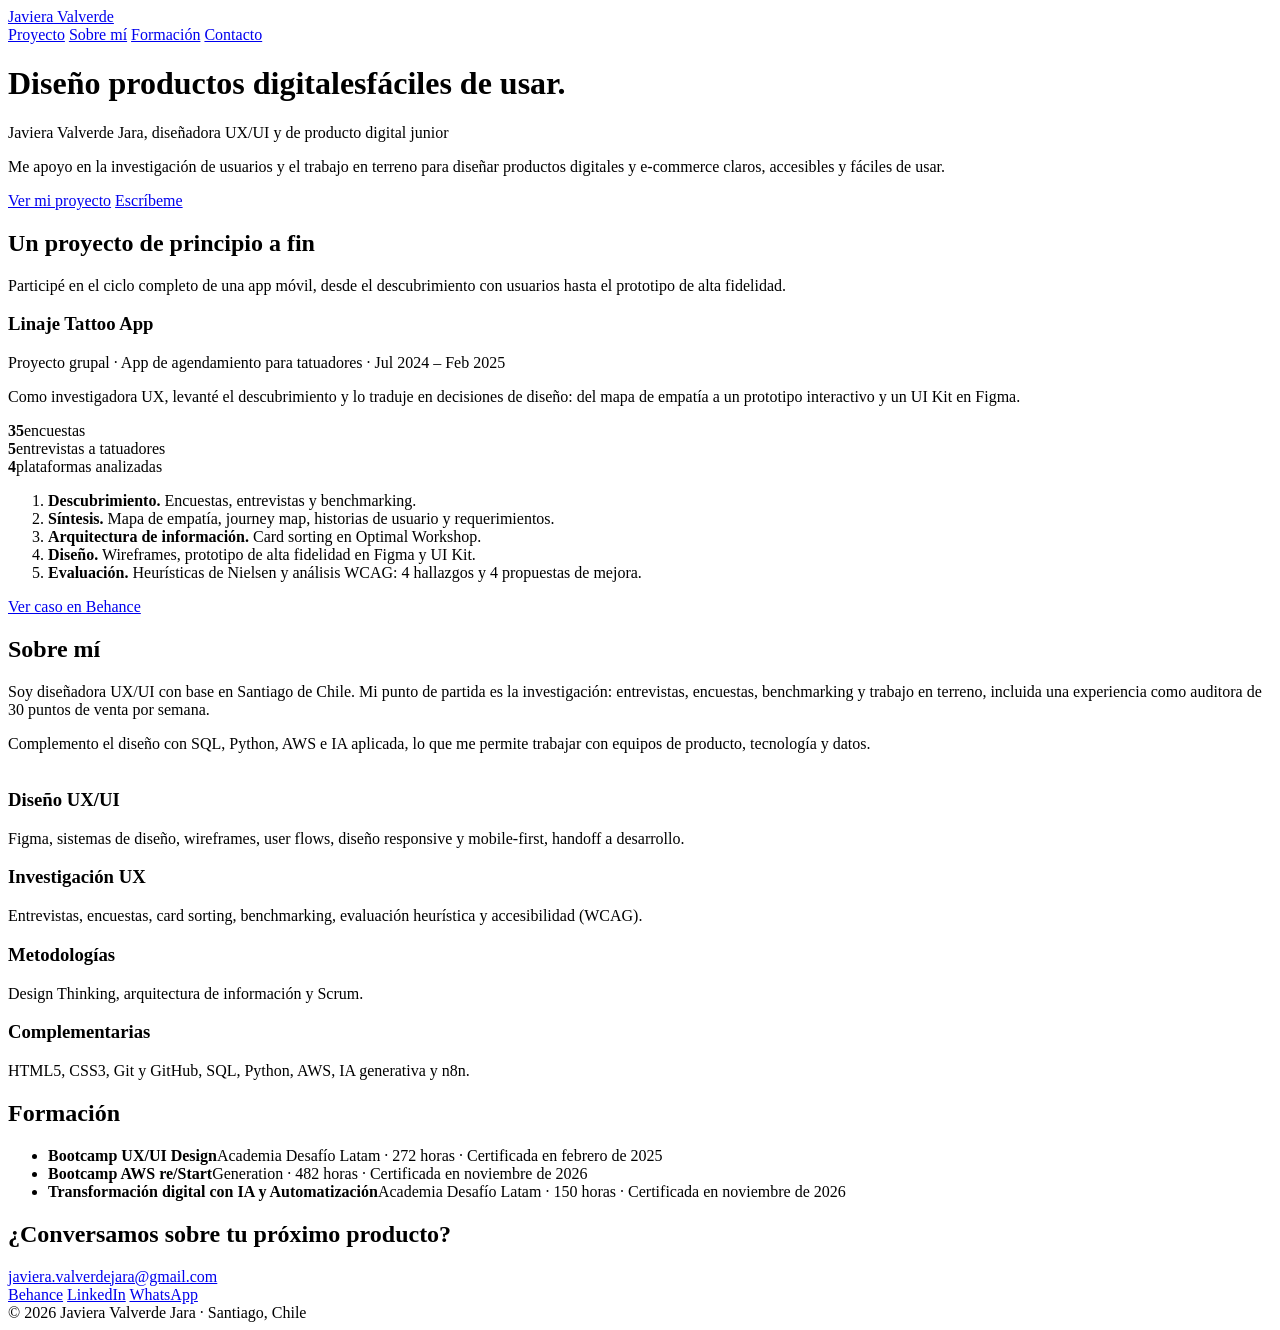
==== commit 0448e2e6: "Optimizando el portafolio web Removed internal styles from index.html and linked to external style.c" ====
--- a/index.html
+++ b/index.html
@@ -8,124 +8,7 @@
   <link rel="preconnect" href="https://fonts.googleapis.com" />
   <link rel="preconnect" href="https://fonts.gstatic.com" crossorigin />
   <link href="https://fonts.googleapis.com/css2?family=Syne:wght@700;800&family=Inter:wght@300;400;500&display=swap" rel="stylesheet" />
-  <style>
-    :root {
-      --bg: #0C0C0F;
-      --surface: #14141A;
-      --line: #26262F;
-      --ink: #E8E6F0;
-      --ink-soft: #9B98B0;
-      --accent: #7C6FCD;
-      --accent2: #B8AFFE;
-      --ff-head: 'Syne', system-ui, sans-serif;
-      --ff-body: 'Inter', system-ui, sans-serif;
-    }
-    *, *::before, *::after { box-sizing: border-box; margin: 0; padding: 0; }
-    html { scroll-behavior: smooth; }
-    body {
-      background: var(--bg);
-      color: var(--ink);
-      font-family: var(--ff-body);
-      font-weight: 300;
-      line-height: 1.65;
-      -webkit-font-smoothing: antialiased;
-    }
-    a { color: inherit; }
-    a:focus-visible, .btn:focus-visible { outline: 2px solid var(--accent2); outline-offset: 3px; border-radius: 4px; }
-    .wrap { max-width: 1040px; margin: 0 auto; padding: 0 1.5rem; }
-
-    /* Header */
-    header { padding: 1.5rem 0; }
-    header .wrap { display: flex; justify-content: space-between; align-items: center; gap: 1rem; }
-    .brand { font-family: var(--ff-head); font-weight: 700; text-decoration: none; letter-spacing: -0.01em; }
-    nav { display: flex; gap: 1.5rem; font-size: 0.9rem; color: var(--ink-soft); }
-    nav a { text-decoration: none; transition: color 0.2s; }
-    nav a:hover { color: var(--ink); }
-    @media (max-width: 560px) { nav a:not(:last-child) { display: none; } }
-
-    /* Hero */
-    .hero { position: relative; padding: clamp(4rem, 12vw, 8rem) 0 clamp(3rem, 8vw, 6rem); overflow: hidden; }
-    .glow {
-      position: absolute; width: 560px; height: 560px; right: -160px; top: -120px;
-      background: radial-gradient(circle, rgba(124,111,205,0.18) 0%, transparent 70%);
-      pointer-events: none;
-    }
-    .hero h1 {
-      position: relative;
-      font-family: var(--ff-head);
-      font-weight: 800;
-      font-size: clamp(2.8rem, 9vw, 6.5rem);
-      line-height: 0.98;
-      letter-spacing: -0.04em;
-      margin-bottom: 1.75rem;
-    }
-    .hero h1 span { display: block; }
-    .hero h1 .l2 { color: var(--accent2); }
-    .role { font-size: 1.05rem; color: var(--ink); margin-bottom: 0.75rem; font-weight: 400; }
-    .lead { max-width: 56ch; color: var(--ink-soft); font-size: 1.05rem; margin-bottom: 2.25rem; }
-    .actions { display: flex; flex-wrap: wrap; gap: 0.75rem; }
-    .btn {
-      display: inline-block; padding: 0.8rem 1.75rem; border-radius: 6px;
-      font-size: 0.9rem; font-weight: 500; text-decoration: none;
-      border: 1px solid var(--accent); transition: background 0.2s, color 0.2s, border-color 0.2s;
-    }
-    .btn.primary { background: var(--accent); color: #fff; }
-    .btn.primary:hover { background: var(--accent2); color: #0C0C0F; border-color: var(--accent2); }
-    .btn.ghost { color: var(--ink); }
-    .btn.ghost:hover { border-color: var(--accent2); color: var(--accent2); }
-
-    /* Entrada del hero: la única animación de carga */
-    @media (prefers-reduced-motion: no-preference) {
-      .hero h1 span { animation: rise 0.9s cubic-bezier(.2,.7,.2,1) both; }
-      .hero h1 .l2 { animation-delay: 0.12s; }
-      @keyframes rise { from { opacity: 0; transform: translateY(28px); } to { opacity: 1; transform: none; } }
-    }
-
-    /* Secciones */
-    section { padding: clamp(3rem, 8vw, 5.5rem) 0; border-top: 1px solid var(--line); }
-    h2 { font-family: var(--ff-head); font-size: clamp(1.6rem, 4vw, 2.2rem); letter-spacing: -0.02em; line-height: 1.15; margin-bottom: 1.5rem; }
-    .cols { display: grid; grid-template-columns: 1fr; gap: 2.5rem; }
-    @media (min-width: 820px) { .cols { grid-template-columns: 5fr 7fr; gap: 4rem; } }
-    p + p { margin-top: 1rem; }
-    .muted { color: var(--ink-soft); }
-
-    /* Proyecto */
-    .project h3 { font-family: var(--ff-head); font-size: 1.35rem; margin-bottom: 0.25rem; }
-    .meta { color: var(--ink-soft); font-size: 0.9rem; margin-bottom: 1.25rem; }
-    .figures { display: flex; flex-wrap: wrap; gap: 2rem; margin: 1.75rem 0; }
-    .figures div { min-width: 7rem; }
-    .figures strong { display: block; font-family: var(--ff-head); font-size: 2.4rem; line-height: 1; color: var(--accent2); }
-    .figures span { font-size: 0.85rem; color: var(--ink-soft); }
-    .steps { list-style: none; counter-reset: s; border-left: 1px solid var(--line); padding-left: 1.5rem; margin: 1.75rem 0; }
-    .steps li { counter-increment: s; position: relative; padding-bottom: 1.1rem; }
-    .steps li::before {
-      content: counter(s); position: absolute; left: calc(-1.5rem - 0.8rem); top: 0.1rem;
-      width: 1.6rem; height: 1.6rem; border-radius: 50%; background: var(--bg);
-      border: 1px solid var(--accent); color: var(--accent2); font-size: 0.75rem;
-      display: grid; place-items: center;
-    }
-    .steps b { font-weight: 500; }
-
-    /* Habilidades */
-    .skills { display: grid; gap: 1.5rem; }
-    @media (min-width: 700px) { .skills { grid-template-columns: 1fr 1fr; } }
-    .skills h3 { font-size: 0.95rem; font-weight: 500; margin-bottom: 0.4rem; }
-    .skills p { color: var(--ink-soft); font-size: 0.95rem; }
-
-    /* Formación */
-    .edu { list-style: none; }
-    .edu li { padding: 1.1rem 0; border-bottom: 1px solid var(--line); display: grid; gap: 0.15rem; }
-    .edu li:first-child { padding-top: 0; }
-    .edu b { font-weight: 500; }
-    .edu span { color: var(--ink-soft); font-size: 0.9rem; }
-
-    /* Contacto */
-    .contact h2 { font-size: clamp(2rem, 6vw, 3.4rem); max-width: 18ch; }
-    .links { display: flex; flex-wrap: wrap; gap: 1.5rem; margin-top: 2rem; }
-    .links a { color: var(--ink-soft); text-decoration: underline; text-underline-offset: 4px; text-decoration-color: var(--line); transition: color 0.2s, text-decoration-color 0.2s; }
-    .links a:hover { color: var(--accent2); text-decoration-color: var(--accent2); }
-    footer { padding: 2rem 0 3rem; color: var(--ink-soft); font-size: 0.85rem; }
-  </style>
+  <link rel="stylesheet" href="/style.css" />
 </head>
 <body>
   <header>
@@ -144,7 +27,7 @@
     <div class="hero">
       <div class="glow" aria-hidden="true"></div>
       <div class="wrap">
-        <h1><span>Diseño que parte</span><span class="l2">de escuchar.</span></h1>
+        <h1><span>Diseño productos digitales</span><span class="l2">fáciles de usar.</span></h1>
         <p class="role">Javiera Valverde Jara, diseñadora UX/UI y de producto digital junior</p>
         <p class="lead">Me apoyo en la investigación de usuarios y el trabajo en terreno para diseñar productos digitales y e-commerce claros, accesibles y fáciles de usar.</p>
         <div class="actions">
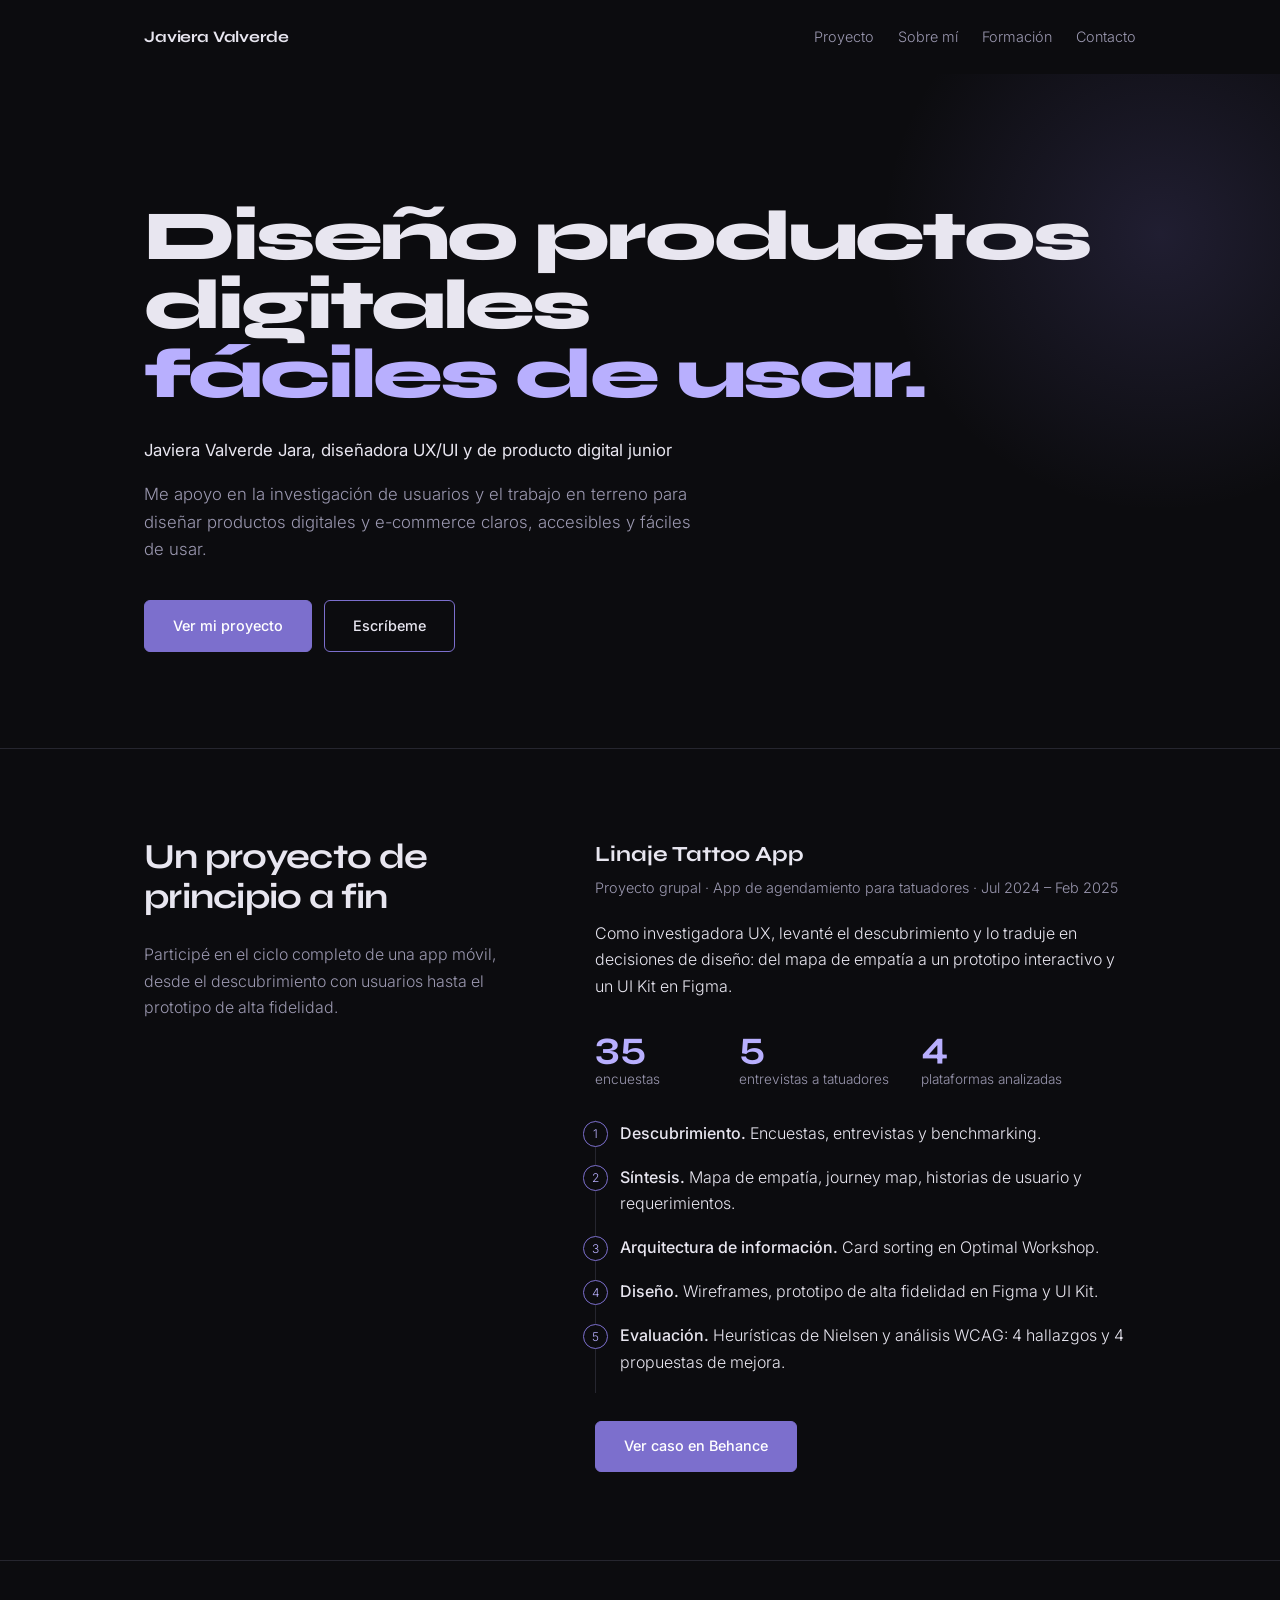
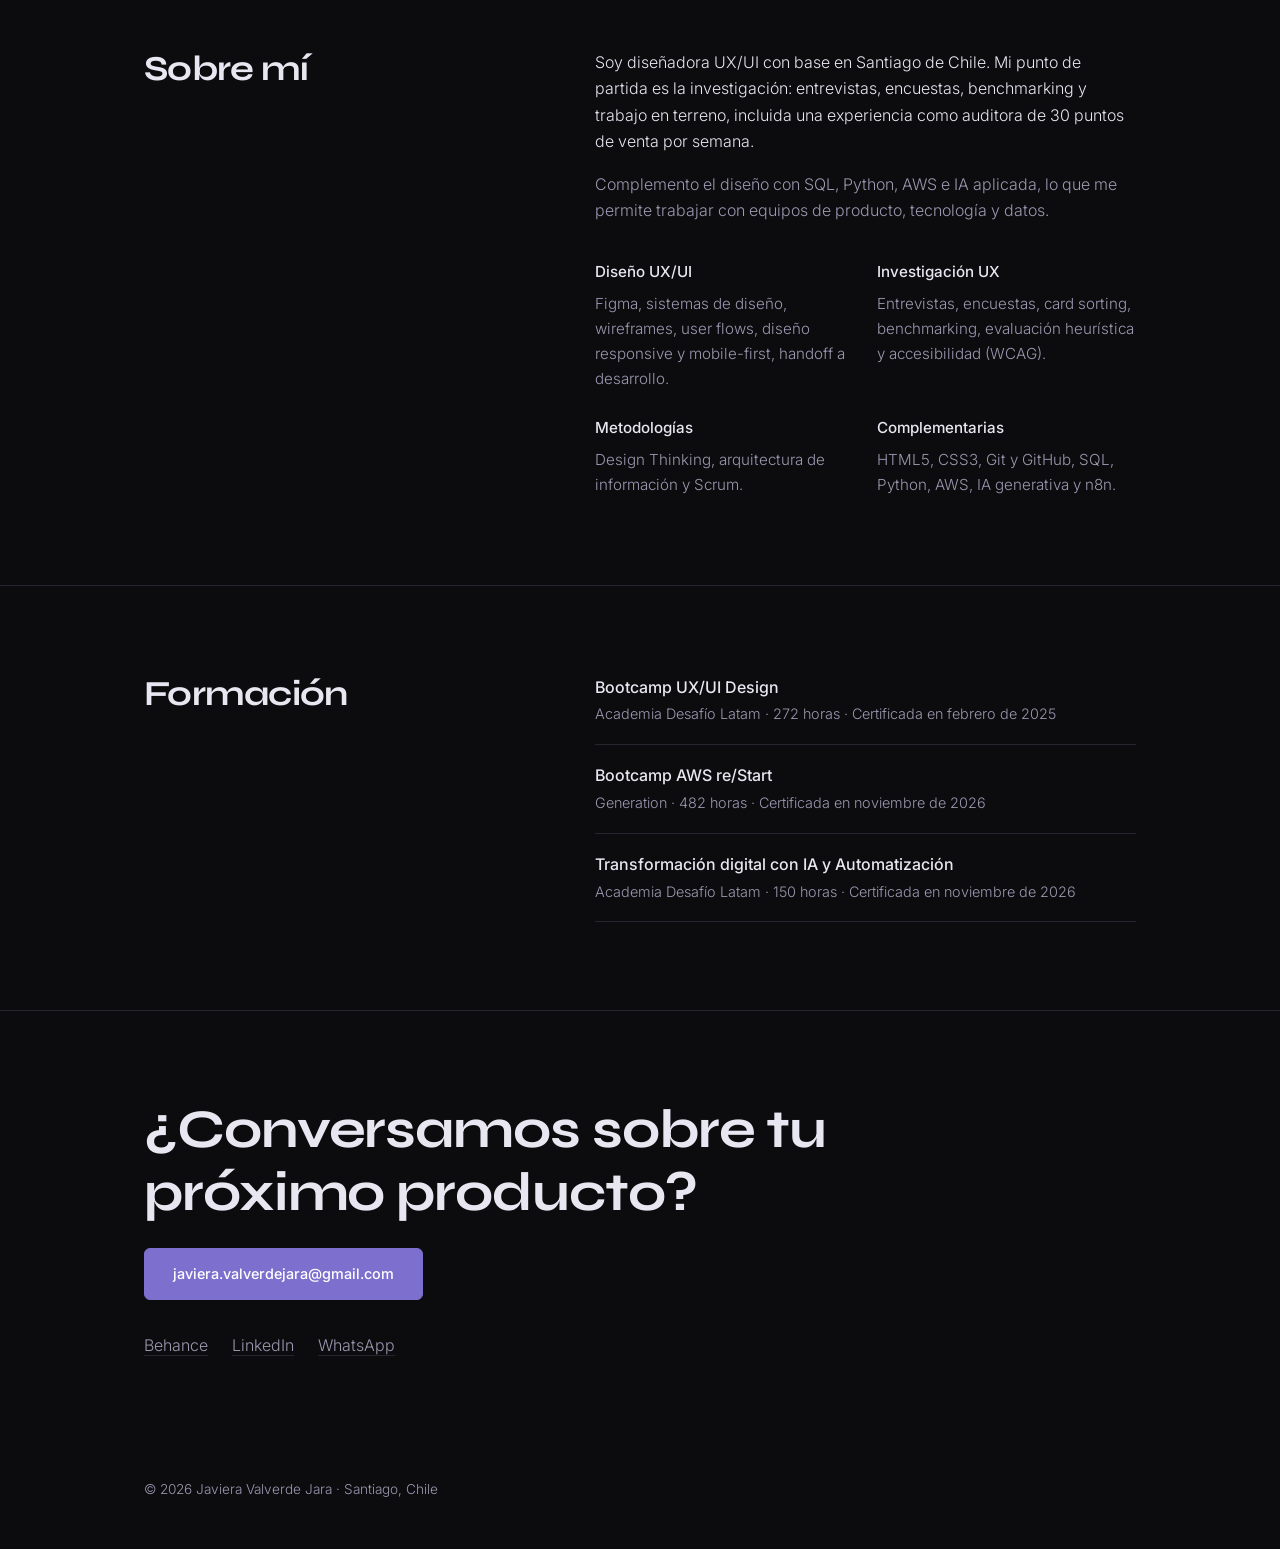
==== commit 4230c86b: "Add stylesheet and script links to index.html" ====
--- a/index.html
+++ b/index.html
@@ -9,6 +9,8 @@
   <link rel="preconnect" href="https://fonts.gstatic.com" crossorigin />
   <link href="https://fonts.googleapis.com/css2?family=Syne:wght@700;800&family=Inter:wght@300;400;500&display=swap" rel="stylesheet" />
   <link rel="stylesheet" href="/style.css" />
+  <link rel="stylesheet" href="/assets/styles.css" />
+  <script src="/assets/main.js" defer></script>
 </head>
 <body>
   <header>
--- a/assets/styles.css
+++ b/assets/styles.css
@@ -0,0 +1,152 @@
+:root {
+  --bg: #0C0C0F;
+  --surface: #14141A;
+  --line: #26262F;
+  --ink: #E8E6F0;
+  --ink-soft: #9B98B0;
+  --accent: #7C6FCD;
+  --accent2: #B8AFFE;
+  --ff-head: 'Syne', system-ui, sans-serif;
+  --ff-body: 'Inter', system-ui, sans-serif;
+}
+*, *::before, *::after { box-sizing: border-box; margin: 0; padding: 0; }
+html { scroll-behavior: smooth; }
+body {
+  background: var(--bg);
+  color: var(--ink);
+  font-family: var(--ff-body);
+  font-weight: 300;
+  line-height: 1.65;
+  -webkit-font-smoothing: antialiased;
+}
+a { color: inherit; }
+a:focus-visible, .btn:focus-visible { outline: 2px solid var(--accent2); outline-offset: 3px; border-radius: 4px; }
+.wrap { max-width: 1040px; margin: 0 auto; padding: 0 1.5rem; }
+
+/* Header */
+header { position: relative; z-index: 10; padding: 1.5rem 0; }
+header .wrap { display: flex; justify-content: space-between; align-items: center; gap: 1rem; }
+.brand { font-family: var(--ff-head); font-weight: 700; text-decoration: none; letter-spacing: -0.01em; }
+nav { display: flex; gap: 1.5rem; font-size: 0.9rem; color: var(--ink-soft); }
+nav a { text-decoration: none; transition: color 0.2s; }
+nav a:hover { color: var(--ink); }
+
+/* Hero */
+.hero { position: relative; padding: clamp(4rem, 12vw, 8rem) 0 clamp(3rem, 8vw, 6rem); overflow: hidden; }
+.glow {
+  position: absolute; width: 560px; height: 560px; right: -160px; top: -120px;
+  background: radial-gradient(circle, rgba(124,111,205,0.18) 0%, transparent 70%);
+  pointer-events: none;
+}
+.hero h1 {
+  position: relative;
+  font-family: var(--ff-head);
+  font-weight: 800;
+  font-size: clamp(2.4rem, 6.5vw, 4.4rem);
+  line-height: 0.98;
+  letter-spacing: -0.04em;
+  margin-bottom: 1.75rem;
+}
+.hero h1 span { display: block; }
+.hero h1 .l2 { color: var(--accent2); }
+.role { font-size: 1.05rem; color: var(--ink); margin-bottom: 0.75rem; font-weight: 400; }
+.lead { max-width: 56ch; color: var(--ink-soft); font-size: 1.05rem; margin-bottom: 2.25rem; }
+.actions { display: flex; flex-wrap: wrap; gap: 0.75rem; }
+.btn {
+  display: inline-block; padding: 0.8rem 1.75rem; border-radius: 6px;
+  font-size: 0.9rem; font-weight: 500; text-decoration: none;
+  border: 1px solid var(--accent); transition: background 0.2s, color 0.2s, border-color 0.2s;
+}
+.btn.primary { background: var(--accent); color: #fff; }
+.btn.primary:hover { background: var(--accent2); color: #0C0C0F; border-color: var(--accent2); }
+.btn.ghost { color: var(--ink); }
+.btn.ghost:hover { border-color: var(--accent2); color: var(--accent2); }
+
+/* Entrada del hero: la única animación de carga */
+@media (prefers-reduced-motion: no-preference) {
+  .hero h1 span { animation: rise 0.9s cubic-bezier(.2,.7,.2,1) both; }
+  .hero h1 .l2 { animation-delay: 0.12s; }
+  @keyframes rise { from { opacity: 0; transform: translateY(28px); } to { opacity: 1; transform: none; } }
+}
+
+/* Secciones */
+section { padding: clamp(3rem, 8vw, 5.5rem) 0; border-top: 1px solid var(--line); }
+h2 { font-family: var(--ff-head); font-size: clamp(1.6rem, 4vw, 2.2rem); letter-spacing: -0.02em; line-height: 1.15; margin-bottom: 1.5rem; }
+.cols { display: grid; grid-template-columns: 1fr; gap: 2.5rem; }
+@media (min-width: 820px) { .cols { grid-template-columns: 5fr 7fr; gap: 4rem; } }
+p + p { margin-top: 1rem; }
+.muted { color: var(--ink-soft); }
+
+/* Proyecto */
+.project h3 { font-family: var(--ff-head); font-size: 1.35rem; margin-bottom: 0.25rem; }
+.meta { color: var(--ink-soft); font-size: 0.9rem; margin-bottom: 1.25rem; }
+.figures { display: flex; flex-wrap: wrap; gap: 2rem; margin: 1.75rem 0; }
+.figures div { min-width: 7rem; }
+.figures strong { display: block; font-family: var(--ff-head); font-size: 2.4rem; line-height: 1; color: var(--accent2); }
+.figures span { font-size: 0.85rem; color: var(--ink-soft); }
+.steps { list-style: none; counter-reset: s; border-left: 1px solid var(--line); padding-left: 1.5rem; margin: 1.75rem 0; }
+.steps li { counter-increment: s; position: relative; padding-bottom: 1.1rem; }
+.steps li::before {
+  content: counter(s); position: absolute; left: calc(-1.5rem - 0.8rem); top: 0.1rem;
+  width: 1.6rem; height: 1.6rem; border-radius: 50%; background: var(--bg);
+  border: 1px solid var(--accent); color: var(--accent2); font-size: 0.75rem;
+  display: grid; place-items: center;
+}
+.steps b { font-weight: 500; }
+
+/* Habilidades */
+.skills { display: grid; gap: 1.5rem; }
+@media (min-width: 700px) { .skills { grid-template-columns: 1fr 1fr; } }
+.skills h3 { font-size: 0.95rem; font-weight: 500; margin-bottom: 0.4rem; }
+.skills p { color: var(--ink-soft); font-size: 0.95rem; }
+
+/* Formación */
+.edu { list-style: none; }
+.edu li { padding: 1.1rem 0; border-bottom: 1px solid var(--line); display: grid; gap: 0.15rem; }
+.edu li:first-child { padding-top: 0; }
+.edu b { font-weight: 500; }
+.edu span { color: var(--ink-soft); font-size: 0.9rem; }
+
+/* Contacto */
+.contact h2 { font-size: clamp(2rem, 6vw, 3.4rem); max-width: 18ch; }
+.links { display: flex; flex-wrap: wrap; gap: 1.5rem; margin-top: 2rem; }
+.links a { color: var(--ink-soft); text-decoration: underline; text-underline-offset: 4px; text-decoration-color: var(--line); transition: color 0.2s, text-decoration-color 0.2s; }
+.links a:hover { color: var(--accent2); text-decoration-color: var(--accent2); }
+footer { padding: 2rem 0 3rem; color: var(--ink-soft); font-size: 0.85rem; }
+
+/* Menú hamburguesa (móvil) — funciona con assets/main.js */
+.nav-toggle {
+  display: none;
+  width: 2.75rem; height: 2.75rem;
+  align-items: center; justify-content: center;
+  background: transparent; border: 1px solid var(--line); border-radius: 6px;
+  color: var(--ink); cursor: pointer;
+}
+.nav-toggle:hover { border-color: var(--accent2); }
+.nav-toggle:focus-visible { outline: 2px solid var(--accent2); outline-offset: 3px; }
+.nav-toggle .bars, .nav-toggle .bars::before, .nav-toggle .bars::after {
+  display: block; width: 1.2rem; height: 2px; background: currentColor; border-radius: 2px;
+  transition: transform 0.2s, background 0.2s;
+}
+.nav-toggle .bars { position: relative; }
+.nav-toggle .bars::before, .nav-toggle .bars::after { content: ""; position: absolute; left: 0; }
+.nav-toggle .bars::before { top: -6px; }
+.nav-toggle .bars::after  { top: 6px; }
+.nav-toggle[aria-expanded="true"] .bars { background: transparent; }
+.nav-toggle[aria-expanded="true"] .bars::before { transform: translateY(6px) rotate(45deg); }
+.nav-toggle[aria-expanded="true"] .bars::after  { transform: translateY(-6px) rotate(-45deg); }
+
+@media (max-width: 700px) {
+  .nav-toggle { display: inline-flex; }
+  #nav-links {
+    display: none;
+    position: absolute; top: 100%; left: 0; right: 0;
+    flex-direction: column; gap: 0;
+    background: var(--surface);
+    border-top: 1px solid var(--line); border-bottom: 1px solid var(--line);
+    padding: 0.5rem 1.5rem;
+  }
+  #nav-links.is-open { display: flex; }
+  #nav-links a { padding: 0.9rem 0; font-size: 1rem; border-bottom: 1px solid var(--line); }
+  #nav-links a:last-child { border-bottom: 0; }
+}
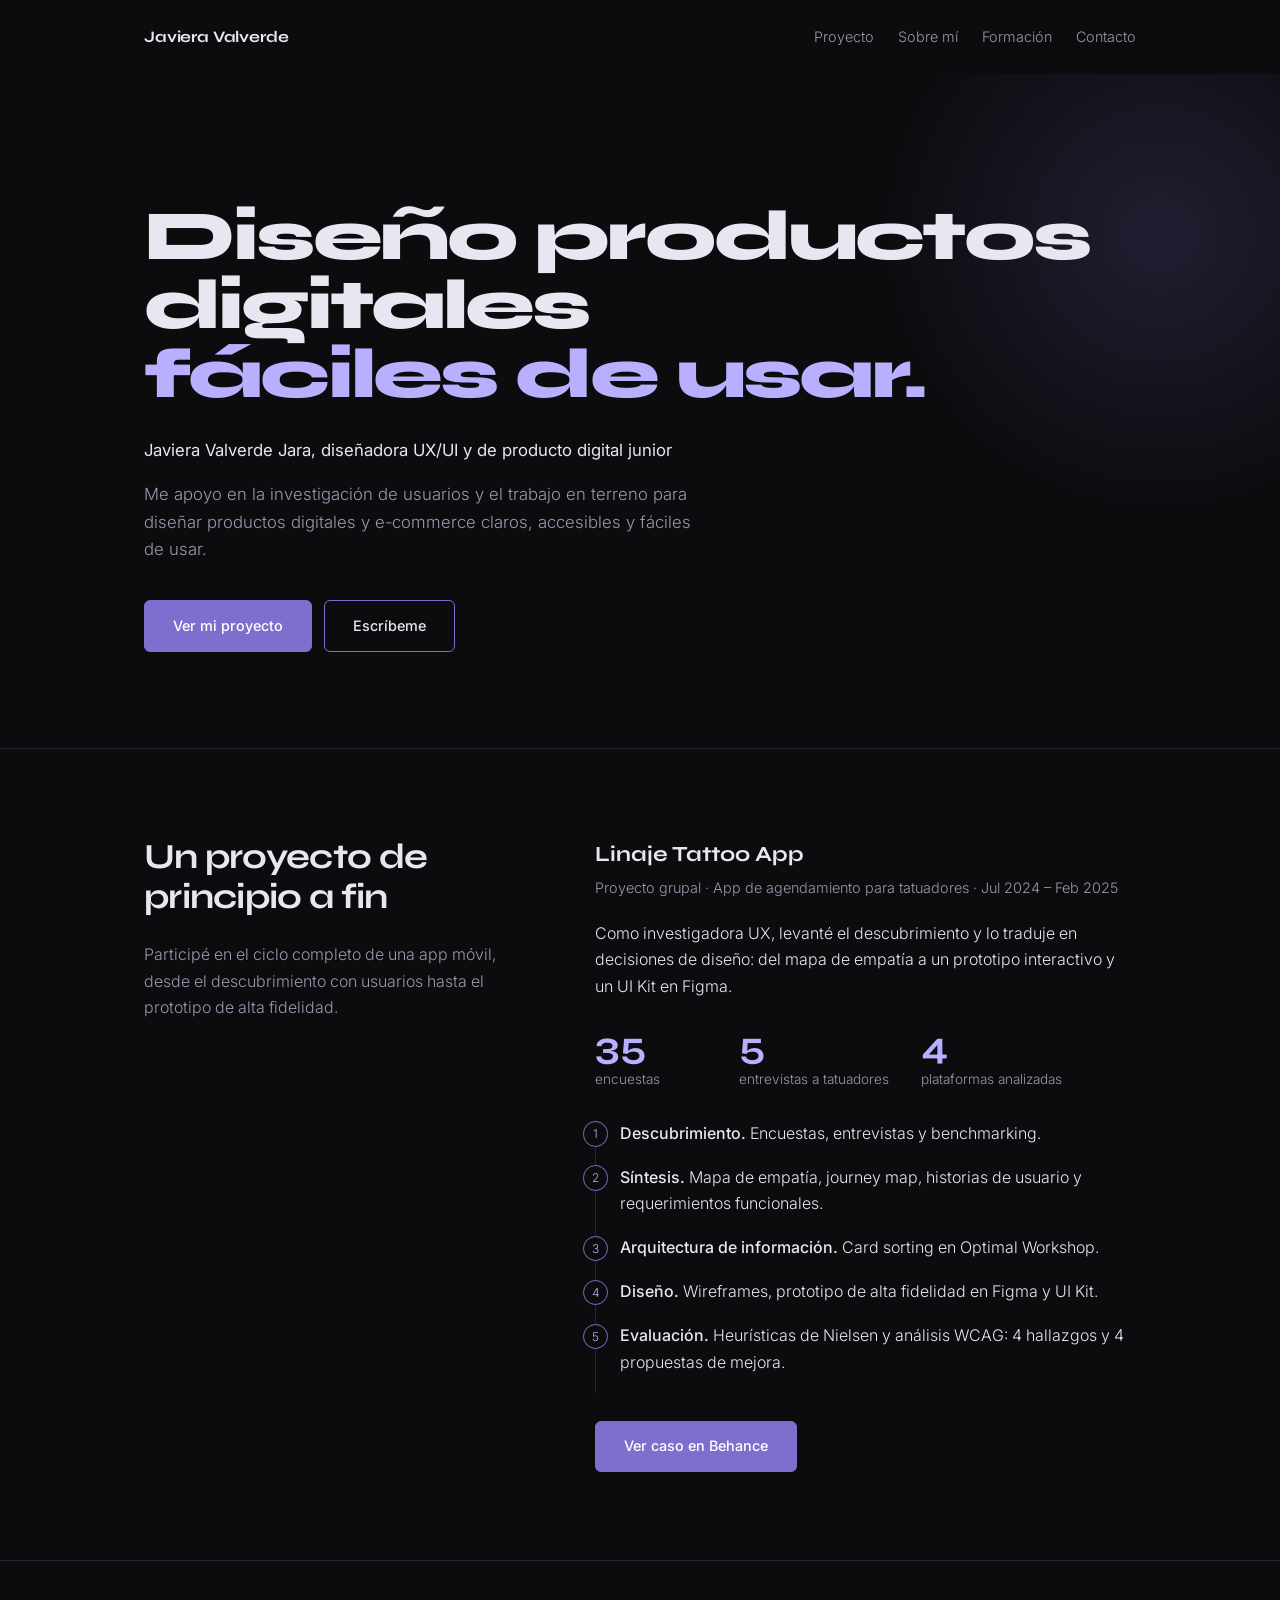
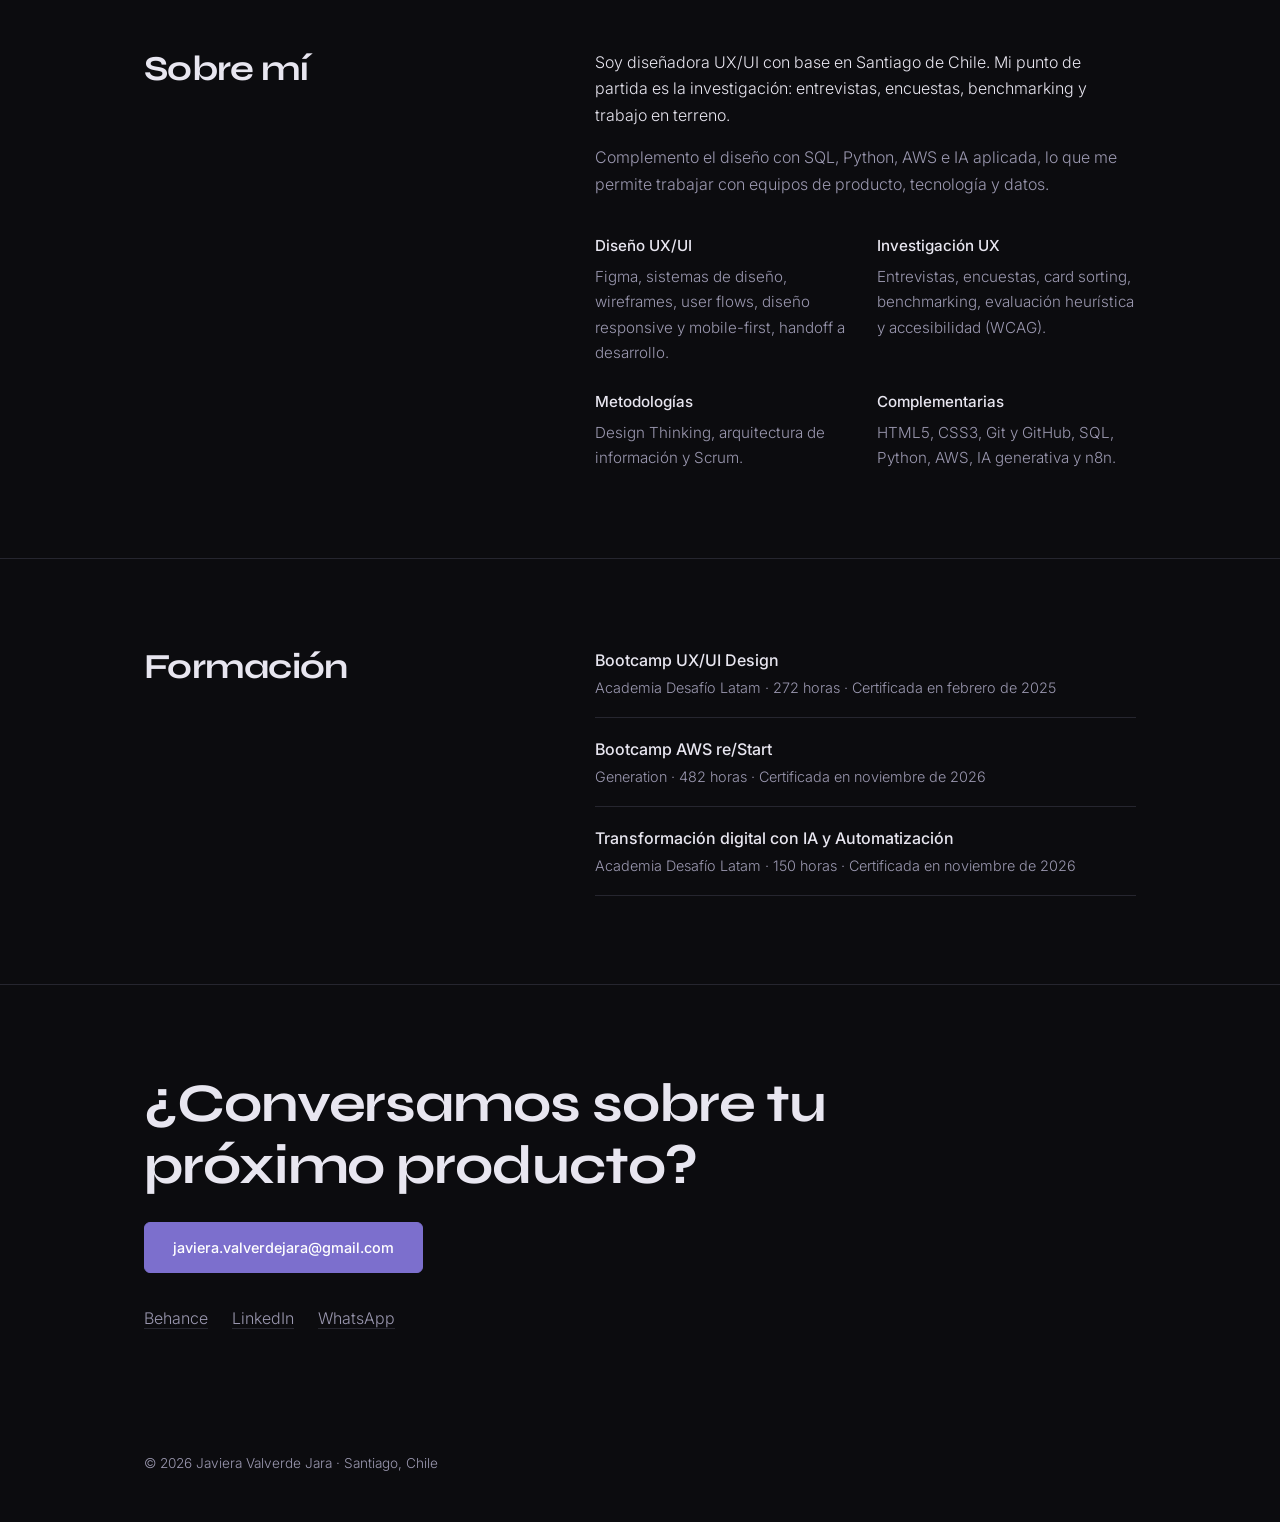
==== commit 19932f64: "Update index.html" ====
--- a/index.html
+++ b/index.html
@@ -8,7 +8,6 @@
   <link rel="preconnect" href="https://fonts.googleapis.com" />
   <link rel="preconnect" href="https://fonts.gstatic.com" crossorigin />
   <link href="https://fonts.googleapis.com/css2?family=Syne:wght@700;800&family=Inter:wght@300;400;500&display=swap" rel="stylesheet" />
-  <link rel="stylesheet" href="/style.css" />
   <link rel="stylesheet" href="/assets/styles.css" />
   <script src="/assets/main.js" defer></script>
 </head>
@@ -16,7 +15,10 @@
   <header>
     <div class="wrap">
       <a class="brand" href="#inicio">Javiera Valverde</a>
-      <nav aria-label="Principal">
+      <button class="nav-toggle" type="button" aria-expanded="false" aria-controls="nav-links" aria-label="Menú">
+        <span class="bars" aria-hidden="true"></span>
+      </button>
+      <nav id="nav-links" aria-label="Principal">
         <a href="#proyecto">Proyecto</a>
         <a href="#sobre-mi">Sobre mí</a>
         <a href="#formacion">Formación</a>
@@ -56,7 +58,7 @@
           </div>
           <ol class="steps">
             <li><b>Descubrimiento.</b> Encuestas, entrevistas y benchmarking.</li>
-            <li><b>Síntesis.</b> Mapa de empatía, journey map, historias de usuario y requerimientos.</li>
+            <li><b>Síntesis.</b> Mapa de empatía, journey map, historias de usuario y requerimientos funcionales.</li>
             <li><b>Arquitectura de información.</b> Card sorting en Optimal Workshop.</li>
             <li><b>Diseño.</b> Wireframes, prototipo de alta fidelidad en Figma y UI Kit.</li>
             <li><b>Evaluación.</b> Heurísticas de Nielsen y análisis WCAG: 4 hallazgos y 4 propuestas de mejora.</li>
@@ -72,7 +74,7 @@
           <h2>Sobre mí</h2>
         </div>
         <div>
-          <p>Soy diseñadora UX/UI con base en Santiago de Chile. Mi punto de partida es la investigación: entrevistas, encuestas, benchmarking y trabajo en terreno, incluida una experiencia como auditora de 30 puntos de venta por semana.</p>
+          <p>Soy diseñadora UX/UI con base en Santiago de Chile. Mi punto de partida es la investigación: entrevistas, encuestas, benchmarking y trabajo en terreno.</p>
           <p class="muted">Complemento el diseño con SQL, Python, AWS e IA aplicada, lo que me permite trabajar con equipos de producto, tecnología y datos.</p>
           <div class="skills" style="margin-top:2.25rem">
             <div><h3>Diseño UX/UI</h3><p>Figma, sistemas de diseño, wireframes, user flows, diseño responsive y mobile-first, handoff a desarrollo.</p></div>
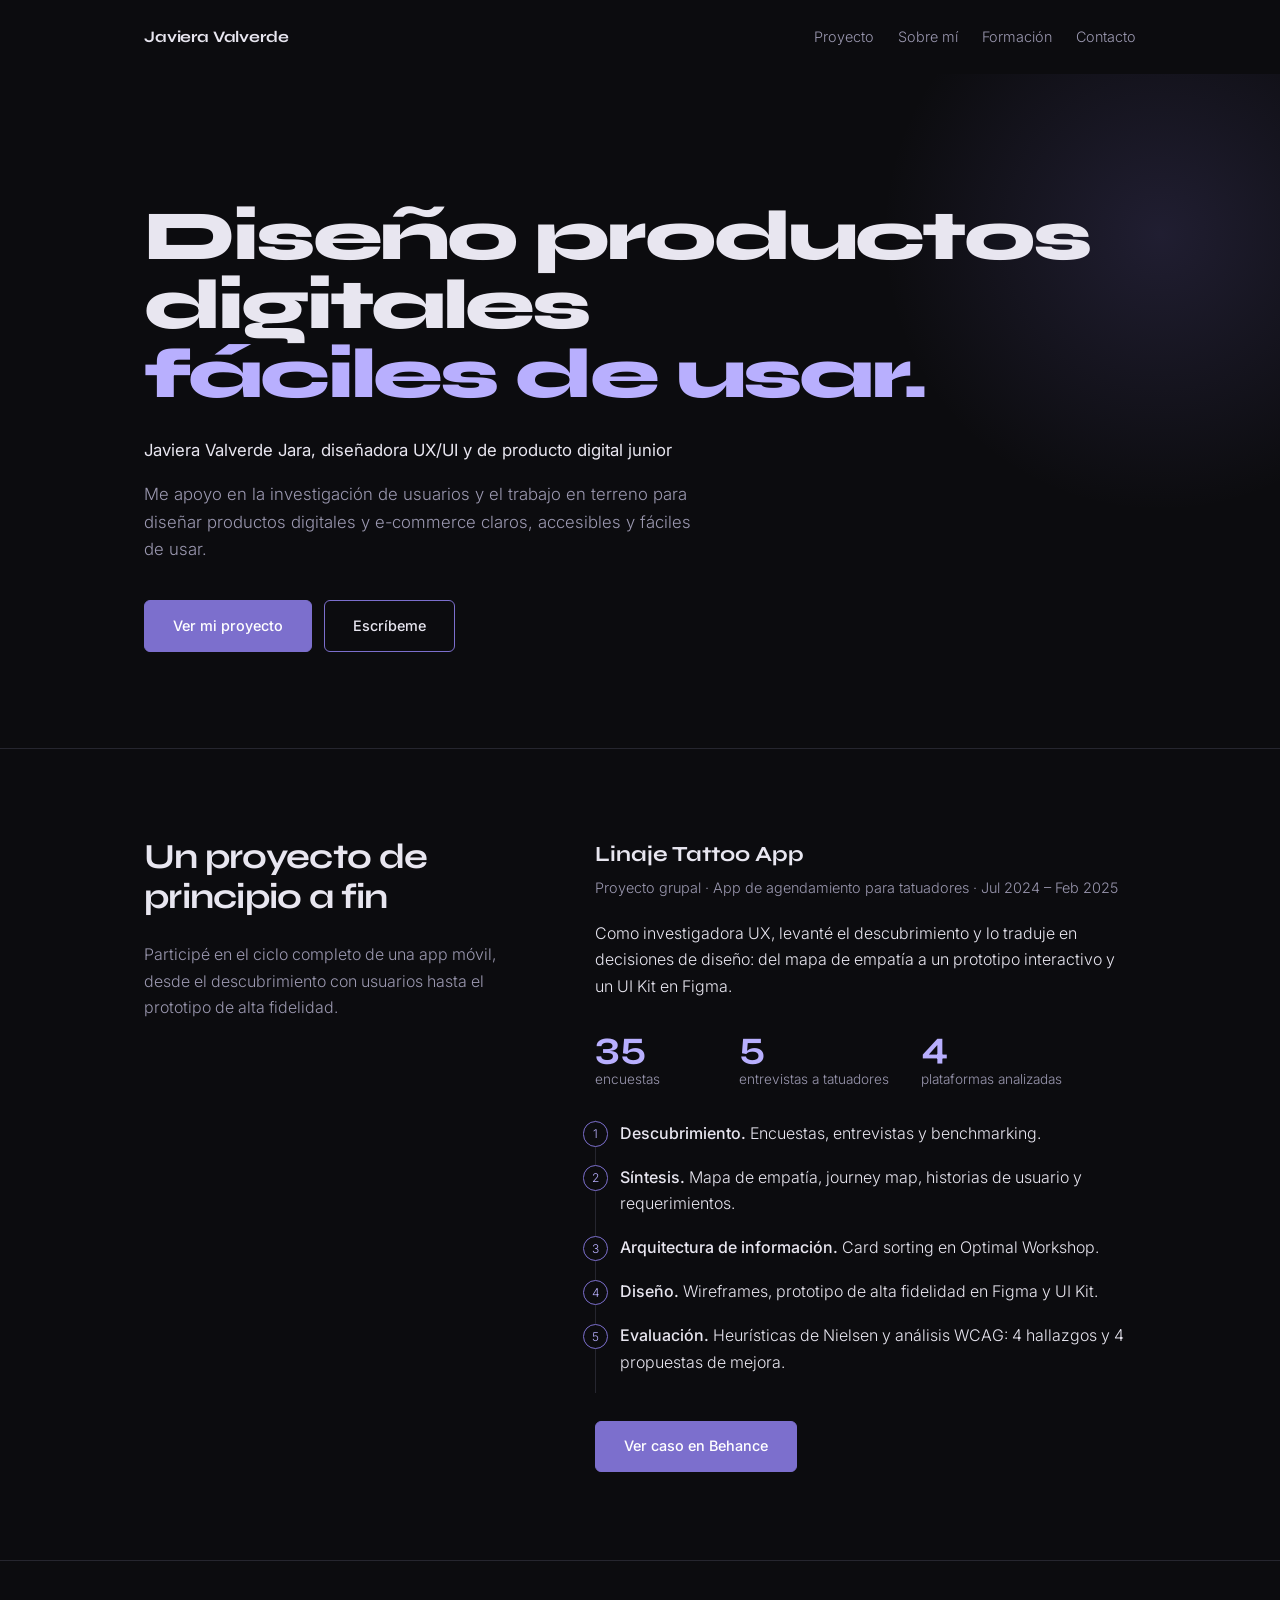
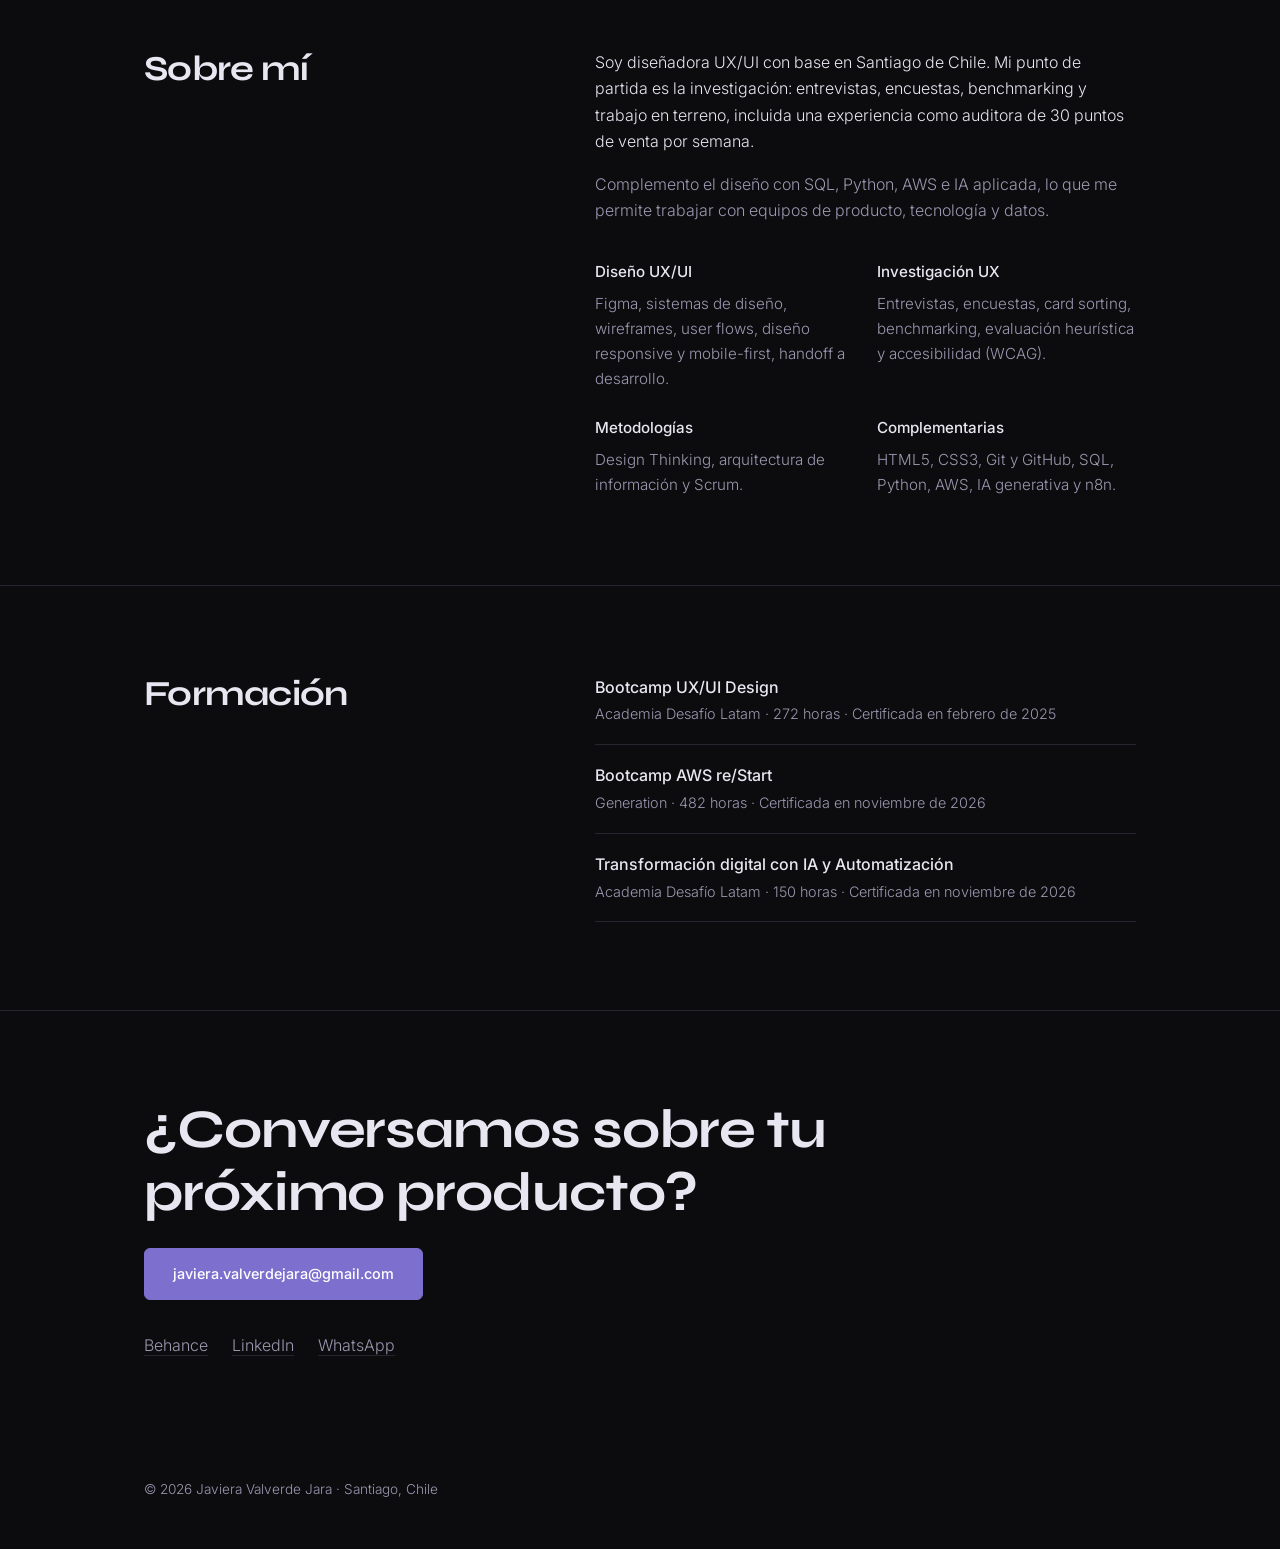
==== commit 5fd25a35: "Update index.html" ====
--- a/index.html
+++ b/index.html
@@ -31,7 +31,7 @@
     <div class="hero">
       <div class="glow" aria-hidden="true"></div>
       <div class="wrap">
-        <h1><span>Diseño productos digitales</span><span class="l2">fáciles de usar.</span></h1>
+        <h1>Diseño productos digitales <span class="l2">fáciles de usar.</span></h1>
         <p class="role">Javiera Valverde Jara, diseñadora UX/UI y de producto digital junior</p>
         <p class="lead">Me apoyo en la investigación de usuarios y el trabajo en terreno para diseñar productos digitales y e-commerce claros, accesibles y fáciles de usar.</p>
         <div class="actions">
@@ -58,7 +58,7 @@
           </div>
           <ol class="steps">
             <li><b>Descubrimiento.</b> Encuestas, entrevistas y benchmarking.</li>
-            <li><b>Síntesis.</b> Mapa de empatía, journey map, historias de usuario y requerimientos funcionales.</li>
+            <li><b>Síntesis.</b> Mapa de empatía, journey map, historias de usuario y requerimientos.</li>
             <li><b>Arquitectura de información.</b> Card sorting en Optimal Workshop.</li>
             <li><b>Diseño.</b> Wireframes, prototipo de alta fidelidad en Figma y UI Kit.</li>
             <li><b>Evaluación.</b> Heurísticas de Nielsen y análisis WCAG: 4 hallazgos y 4 propuestas de mejora.</li>
@@ -74,7 +74,7 @@
           <h2>Sobre mí</h2>
         </div>
         <div>
-          <p>Soy diseñadora UX/UI con base en Santiago de Chile. Mi punto de partida es la investigación: entrevistas, encuestas, benchmarking y trabajo en terreno.</p>
+          <p>Soy diseñadora UX/UI con base en Santiago de Chile. Mi punto de partida es la investigación: entrevistas, encuestas, benchmarking y trabajo en terreno, incluida una experiencia como auditora de 30 puntos de venta por semana.</p>
           <p class="muted">Complemento el diseño con SQL, Python, AWS e IA aplicada, lo que me permite trabajar con equipos de producto, tecnología y datos.</p>
           <div class="skills" style="margin-top:2.25rem">
             <div><h3>Diseño UX/UI</h3><p>Figma, sistemas de diseño, wireframes, user flows, diseño responsive y mobile-first, handoff a desarrollo.</p></div>
